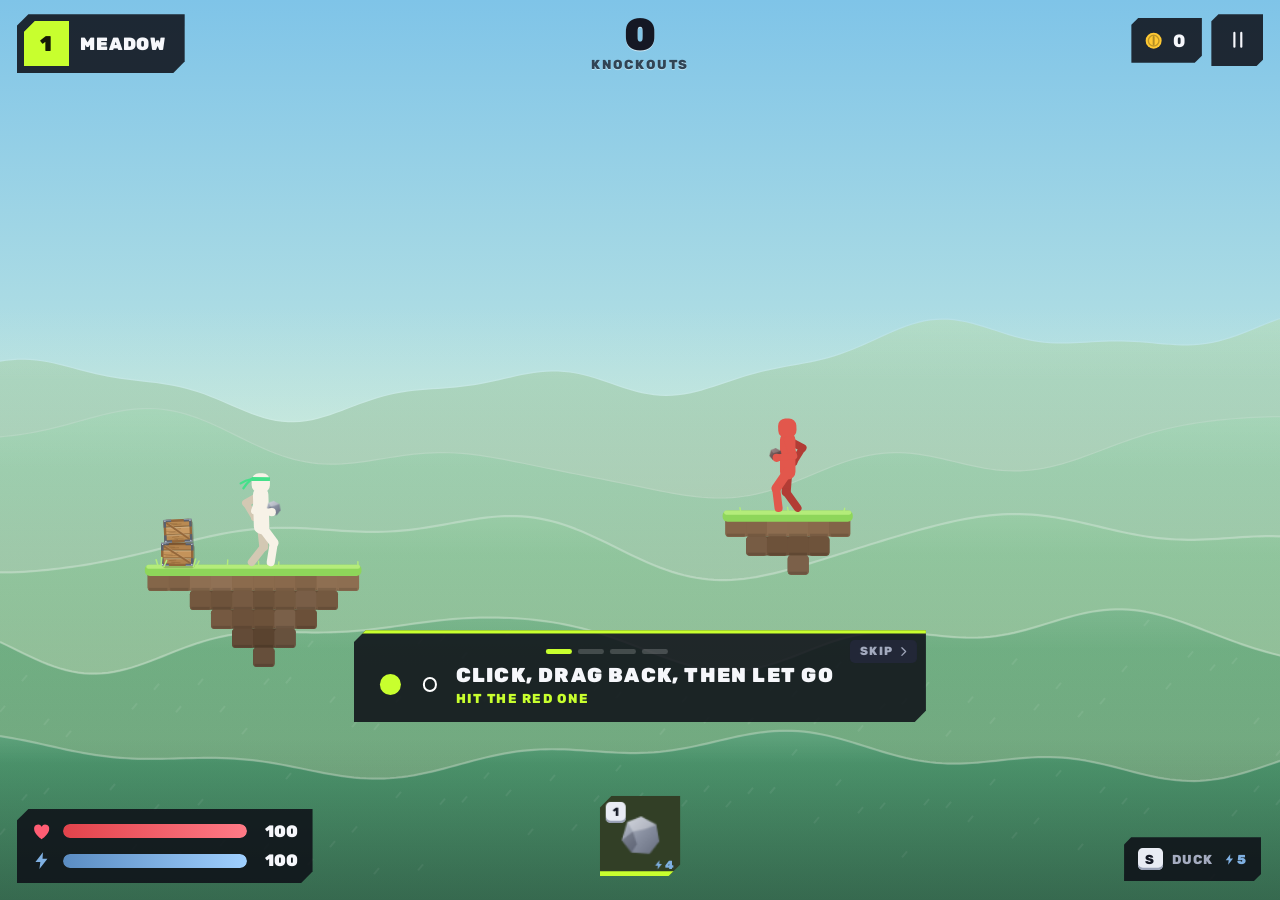
==== index.html @ 5ea0ee5c "Menu panel centred vertically with no sideways scrollbar; narrow desktop windows keep readable UI sc" ====
<!DOCTYPE html>
<html lang="en">
<head>
  <meta charset="utf-8">
  <meta name="viewport" content="width=device-width, initial-scale=1, maximum-scale=1, user-scalable=no, viewport-fit=cover">
  <meta name="theme-color" content="#0c0e15">
  <meta name="description" content="Rag Toss - a ragdoll throwing duel. Pull back, let go and fling rubber chickens, anvils, beehives and dozens of other things at an endless parade of ragdolls on floating islands.">
  <title>Rag Toss</title>
  <link rel="stylesheet" href="css/style.css?v=56">
  <script src="https://sdk.crazygames.com/crazygames-sdk-v3.js"></script>
</head>
<body>
  <canvas id="stage" aria-label="Game"></canvas>

  <!-- =============================== HUD =============================== -->
  <div id="hud" class="hidden">
    <div class="stage-chip" id="stageChip">
      <span class="chip-num" id="chipNum">1</span>
      <div class="chip-body">
        <b id="chipTitle">MEADOW</b>
      </div>
    </div>
    <div class="hud-mid" id="hudMid">
      <b id="hudKos">0</b>
      <span>KNOCKOUTS</span>
      <em id="hudBest" class="hidden"></em>
    </div>
    <div class="combo hidden" id="combo"><b id="comboNum">x2</b><span>STREAK</span><em id="comboBonus">+20% COINS</em><i class="pips" id="comboPips"></i></div>
    <div class="bounty hidden" id="bounty"></div>
    <div class="fever hidden" id="fever"><div class="fv-top"><b>FRENZY</b><span>FREE THROWS · DOUBLE COINS</span></div><div class="fv-track"><i id="feverFill"></i></div></div>
    <div class="fever stand hidden" id="stand"><div class="fv-top"><b>LAST STAND</b><span>LAND A HIT</span></div><div class="fv-track"><i id="standFill"></i></div></div>
    <div class="bossbar hidden" id="bossBar">
      <div class="boss-top"><span class="ic" data-icon="crown"></span><b id="bossName">BOSS</b></div>
      <div class="boss-track"><div class="boss-fill" id="bossFill"></div></div>
    </div>
    <div class="hud-right">
      <div class="pill" id="coinPill"><span class="ic coin" data-icon="coin"></span><b id="hudCoins">0</b></div>
      <button class="round" id="btnPause" aria-label="Pause"><span class="ic" data-icon="pause"></span></button>
    </div>

    <div class="banner hidden" id="banner"><b id="bannerText">STAGE 1</b><span id="bannerSub"></span></div>

    <div class="vitals" id="vitals">
      <div class="vital hp"><span class="ic" data-icon="heart"></span><div class="track"><i id="hpFill"></i></div><b id="hpNum">100</b></div>
      <div class="vital sta" id="staRow"><span class="ic" data-icon="bolt"></span><div class="track"><i id="staFill"></i></div><b id="staNum">100</b></div>
      <div class="perk-chips" id="perkRow"></div>
    </div>

    <div class="slots" id="slots"></div>

    <div class="duckhint" id="duckHint"><kbd id="duckKey">S</kbd><span>DUCK</span><em><span class="ic" data-icon="bolt"></span>5</em></div>
    <button class="tb tb-duck" id="btnDuck"><span class="ic" data-icon="duck"></span><small>DUCK</small></button>

    <div class="coach hidden" id="coach">
      <div class="tut-dots hidden" id="tutDots"></div>
      <div class="coach-row"><div class="coach-vis" id="coachVis"></div><div class="coach-txt"><p id="coachText"></p><small id="coachSub"></small></div></div>
      <button class="tut-skip hidden" id="tutSkip">SKIP<span class="ic" data-icon="next"></span></button>
    </div>
  </div>

  <!-- =============================== HOME =============================== -->
  <section id="home" class="screen">
    <div class="home-panel">
      <h1 class="title" aria-label="Rag Toss"><span class="t1" aria-hidden="true"><i style="--i:0">R</i><i style="--i:1">A</i><i style="--i:2">G</i></span><span class="t2" aria-hidden="true"><i>TOSS</i></span></h1>
      <div class="home-menu">
        <button class="btn primary big" id="btnPlay"><span class="ic" data-icon="play"></span><span class="bt"><b id="playTitle">PLAY</b><small id="playSub">HOW FAR CAN YOU GET?</small></span></button>
        <button class="btn small newrun hidden" id="btnNew"><span class="ic" data-icon="restart"></span><b>START A NEW RUN</b></button>
        <div class="btn-row duo">
          <button class="btn mode" id="btnShop"><span class="ic" data-icon="bag"></span><span class="bt"><b>STUFF</b><small id="shopSub">1 / 18 FOUND</small></span><i class="dot hidden" id="shopDot"></i></button>
          <button class="btn mode" id="btnUpgrades"><span class="ic" data-icon="up"></span><span class="bt"><b>UPGRADES</b><small id="upSub"></small></span><i class="dot hidden" id="upDot"></i></button>
        </div>
        <div class="btn-row duo">
          <button class="btn tile" id="btnMissions"><span class="ic" data-icon="scroll"></span><b>MISSIONS</b><i class="dot hidden" id="missionDot"></i></button>
          <button class="btn tile" id="btnRank"><span class="ic" data-icon="trophy"></span><b>RANK</b></button>
        </div>
      </div>
      <div class="home-bag">
        <div class="bag-head"><span>YOUR BAG</span><button class="btn small" id="btnBag"><b>CHANGE</b></button></div>
        <div class="bag-row" id="homeBag"></div>
      </div>
      <div class="rank-strip" id="rankStrip"></div>
    </div>
    <div class="corner tr">
      <div class="pill"><span class="ic" data-icon="skull"></span><b id="homeBest">BEST 0</b></div>
      <div class="pill"><span class="ic coin" data-icon="coin"></span><b class="coin-val">0</b></div>
      <button class="round" id="btnSettings" aria-label="Settings"><span class="ic" data-icon="gear"></span></button>
    </div>
    <div class="home-hint" id="homeHint"></div>
    <button class="legal home-legal" id="btnPrivacy">PRIVACY</button>
  </section>

  <!-- =============================== STUFF ============================== -->
  <section id="shop" class="screen hidden">
    <header class="bar">
      <button class="round" data-back aria-label="Back"><span class="ic" data-icon="back"></span></button>
      <nav class="seg" id="shopTabs"><button data-tab="items" class="active">THROWABLES</button><button data-tab="chars">CHARACTERS</button></nav>
      <div class="pill"><span class="ic coin" data-icon="coin"></span><b class="coin-val">0</b></div>
    </header>
    <div class="shop">
      <div class="shop-side card">
        <div class="shop-preview" id="shopPreview"></div>
        <div class="preview-info" id="shopInfo"></div>
      </div>
      <div class="shop-main">
        <div class="bag-edit card">
          <span class="bag-label">YOUR BAG</span>
          <div class="bag-row" id="shopBag"></div>
          <small id="bagHint"></small>
        </div>
        <div class="shop-grid card" id="shopGrid"></div>
      </div>
    </div>
  </section>

  <!-- ============================= UPGRADES ============================= -->
  <section id="upgrades" class="screen hidden">
    <header class="bar">
      <button class="round" data-back aria-label="Back"><span class="ic" data-icon="back"></span></button>
      <h2>UPGRADES</h2>
      <div class="pill"><span class="ic coin" data-icon="coin"></span><b class="coin-val">0</b></div>
    </header>
    <div class="up-list" id="upList"></div>
  </section>

  <!-- ============================= LOADOUT ============================= -->
  <section id="loadout" class="screen hidden">
    <header class="bar">
      <button class="round" data-back aria-label="Back"><span class="ic" data-icon="back"></span></button>
      <h2>LOADOUT</h2>
      <div class="pill"><span class="ic coin" data-icon="coin"></span><b class="coin-val">0</b></div>
    </header>
    <div class="lo" id="loRoot"></div>
  </section>

  <!-- ============================== PREVIEW ============================== -->
  <div id="preview" class="hidden">
    <div class="pvbar">
      <div class="pv-info"><div class="pv-head"><b id="pvName"></b><span class="tag" id="pvTag"></span></div><p id="pvDesc"></p></div>
      <div class="pv-btns"><button class="btn" id="pvAgain"><span class="ic" data-icon="restart"></span><b>THROW AGAIN</b></button><button class="btn primary" id="pvBack"><b>BACK</b></button></div>
    </div>
  </div>

  <div id="modal" class="modal hidden"><div class="sheet" id="sheet"></div></div>
  <div id="toasts"></div>
  <div id="turn" class="hidden" role="dialog" aria-label="Turn your phone">
    <div class="turn-box"><span class="ic turn-ic" data-icon="rotate"></span><h2>TURN YOUR PHONE</h2><p>RAG TOSS PLAYS SIDEWAYS</p><button class="btn" id="btnTurnAnyway"><b>PLAY ANYWAY</b></button></div>
  </div>

  <script src="js/util.js?v=3"></script>
  <script src="js/platform.js?v=3"></script>
  <script src="js/audio.js?v=9"></script>
  <script src="js/data.js?v=17"></script>
  <script src="js/progress.js?v=6"></script>
  <script src="js/items.js?v=12"></script>
  <script src="js/world.js?v=3"></script>
  <script src="js/ragdoll.js?v=13"></script>
  <script src="js/fx.js?v=6"></script>
  <script src="js/game.js?v=66"></script>
  <script src="js/icons.js?v=44"></script>
  <script src="js/ui.js?v=68"></script>
  <script src="js/main.js?v=62"></script>
</body>
</html>
---- css/style.css ----
/* =========================================================================
   Rag Toss UI: the Element Rag / Slo-Mo look. Flat ink panels with cut
   corners, one warm accent, solid high-contrast buttons, keycaps for
   controls. Rubik throughout.
   ========================================================================= */

@font-face { font-family: 'Rubik'; src: url('../assets/fonts/rubik.woff2') format('woff2'); font-weight: 300 900; font-display: swap; }

:root {
  --ink: #0c0e15;
  --ink-2: #161a25;
  --ink-3: #222737;
  --ink-4: #2e3447;
  --panel: rgba(13, 15, 23, 0.86);
  --line: rgba(255, 255, 255, 0.12);
  --text: #f6f7fb;
  --muted: #a4abbf;
  --acc: #c8ff2e;
  --acc-hi: #dcff70;
  --acc-ink: #141c00;
  --acc-rgb: 200, 255, 46;
  --acc-dim: #232b12;
  --blue: #7fb0e2;
  --red: #e2434b;
  --green: #45e08a;
  --gold: #ffc933;
  --font: 'Rubik', system-ui, -apple-system, 'Segoe UI', sans-serif;
  --safe-t: env(safe-area-inset-top, 0px);
  --safe-b: env(safe-area-inset-bottom, 0px);
  --safe-l: env(safe-area-inset-left, 0px);
  --safe-r: env(safe-area-inset-right, 0px);
  --cut-s: polygon(6px 0, 100% 0, 100% calc(100% - 6px), calc(100% - 6px) 100%, 0 100%, 0 6px);
  --cut-m: polygon(10px 0, 100% 0, 100% calc(100% - 10px), calc(100% - 10px) 100%, 0 100%, 0 10px);
  --cut-l: polygon(16px 0, 100% 0, 100% calc(100% - 16px), calc(100% - 16px) 100%, 0 100%, 0 16px);
  --ui: 1;
}

* { box-sizing: border-box; -webkit-tap-highlight-color: transparent; }
html, body { margin: 0; height: 100%; overflow: hidden; background: #7fc4e8; color: var(--text); font-family: var(--font); font-weight: 600; }
body { user-select: none; -webkit-user-select: none; touch-action: none; overscroll-behavior: none; }
canvas#stage { position: fixed; inset: 0; display: block; touch-action: none; }
body.playing canvas#stage { cursor: grab; }
body.playing canvas#stage:active { cursor: grabbing; }
button { font: inherit; color: inherit; border: 0; background: none; cursor: pointer; padding: 0; }
button:focus-visible { outline: 3px solid var(--acc); outline-offset: -3px; }
#hud button:focus, #hud button:focus-visible { outline: none; }   /* nothing in the HUD takes keyboard focus: the keys belong to the game */
b, h1, h2, h3, h4, p, em, u { margin: 0; font-weight: inherit; font-style: normal; text-decoration: none; }
.hidden { display: none !important; }
.ic { display: inline-flex; width: 1.2em; height: 1.2em; flex: none; }
.ic svg { width: 100%; height: 100%; display: block; }
.ic.coin { color: var(--gold); }

/* --------------------------------------------------------------- basics */
.btn {
  position: relative; display: inline-flex; flex-direction: column; align-items: center; justify-content: center; gap: 1px;
  min-height: 48px; padding: 8px 22px; max-width: 100%; clip-path: var(--cut-m);
  background: var(--ink-3); color: var(--text); box-shadow: inset 0 -3px 0 rgba(0, 0, 0, 0.28), inset 0 1px 0 rgba(255, 255, 255, 0.08);
  font-weight: 800; font-size: 16px; line-height: 1.1; letter-spacing: 0.04em; text-transform: uppercase;
  transition: background 0.12s, transform 0.08s, filter 0.12s;
}
.btn:hover { background: var(--ink-4); filter: drop-shadow(0 0 7px rgba(var(--acc-rgb), 0.3)); }
.btn:active { transform: translateY(1px) scale(0.98); }
.btn b { white-space: nowrap; display: inline-flex; align-items: center; gap: 6px; }
.btn small { font-weight: 600; font-size: 12px; letter-spacing: 0.03em; color: var(--muted); white-space: nowrap; }
.btn.primary { background: var(--acc); color: var(--acc-ink); }
.btn.primary:hover { background: var(--acc-hi); }
.btn.primary small { color: rgba(31, 17, 4, 0.72); }
.btn.big { min-height: 64px; font-size: 28px; flex-direction: row; gap: 14px; }
.btn.big .ic { width: 26px; height: 26px; }
.btn.big .bt { display: flex; flex-direction: column; align-items: flex-start; }
.btn.small { min-height: 34px; padding: 5px 14px; font-size: 12px; clip-path: var(--cut-s); }
/* outlined button: the outline is a second clipped layer, so it follows the slanted corners instead of being cut off by them */
.btn.danger { isolation: isolate; background: rgba(226, 67, 75, 0.5); color: #ff8a94; box-shadow: none; }
.btn.danger::before { content: ''; position: absolute; inset: 2px; z-index: -1; background: var(--ink); clip-path: polygon(8px 0, 100% 0, 100% calc(100% - 8px), calc(100% - 8px) 100%, 0 100%, 0 8px); transition: background 0.12s; }
.btn.danger:hover { filter: none; }
.btn.danger:hover::before { background: #2a141a; }
.btn[disabled] { opacity: 0.45; cursor: default; filter: none; }
.btn .ic { width: 20px; height: 20px; }
.btn.mode { flex-direction: row; gap: 10px; justify-content: flex-start; padding-left: 16px; }
.btn.mode .ic { color: var(--acc); }
.btn.mode .bt { display: flex; flex-direction: column; align-items: flex-start; }
.btn.tile { min-height: 54px; gap: 10px; flex-direction: row; justify-content: flex-start; padding-left: 18px; }
.btn.tile .ic { width: 22px; height: 22px; color: var(--acc); }
.btn .dot { position: absolute; top: 8px; right: 10px; width: 9px; height: 9px; border-radius: 50%; background: var(--green); box-shadow: 0 0 0 3px rgba(69, 224, 138, 0.25); }

.round { width: 44px; height: 44px; display: grid; place-items: center; flex: none; clip-path: var(--cut-s); background: var(--ink-3); color: var(--text); transition: background 0.12s; }
.round:hover { background: var(--ink-4); }
.round .ic { width: 20px; height: 20px; }

.pill { display: inline-flex; align-items: center; gap: 7px; height: 38px; padding: 0 14px 0 10px; clip-path: var(--cut-s); background: var(--panel); font-weight: 800; font-size: 15px; letter-spacing: 0.03em; white-space: nowrap; }
.pill .ic { width: 18px; height: 18px; }

.card { background: var(--panel); clip-path: var(--cut-l); }
kbd { display: inline-block; font-family: var(--font); font-weight: 800; font-size: 11px; line-height: 1; padding: 4px 6px; border-radius: 4px; background: #e9ecf4; color: #141824; box-shadow: inset 0 -2px 0 #9ba3b8; white-space: nowrap; }
kbd.big { font-size: 18px; padding: 9px 12px; border-radius: 6px; box-shadow: inset 0 -3px 0 #9ba3b8; }
.tag { font-size: 10px; font-weight: 900; letter-spacing: 0.06em; color: var(--acc-ink); background: var(--acc); padding: 2px 6px; border-radius: 3px; white-space: nowrap; }

@keyframes fade { from { opacity: 0; } to { opacity: 1; } }
@keyframes pop { from { opacity: 0; transform: translateY(10px) scale(0.97); } to { opacity: 1; transform: none; } }
@keyframes nudge { 0%, 100% { transform: none; } 50% { transform: translateY(-2px); } }
@keyframes comboPop { 0% { transform: scale(1.6); } 100% { transform: scale(1); } }
@keyframes slideUp { from { opacity: 0; transform: translateY(14px); } to { opacity: 1; transform: none; } }
@keyframes bump { 0% { transform: translateX(-50%) scale(1.25); } 100% { transform: translateX(-50%) scale(1); } }
@keyframes bannerIn { 0% { opacity: 0; transform: translateX(-50%) scale(1.3); } 12% { opacity: 1; transform: translateX(-50%) scale(1); } 82% { opacity: 1; } 100% { opacity: 0; transform: translateX(-50%) translateY(-10px); } }
@keyframes pulse { 0%, 100% { opacity: 1; } 50% { opacity: 0.45; } }

/* -------------------------------------------------------------- screens */
.screen { position: fixed; inset: 0; z-index: 10; overflow-y: auto; overflow-x: hidden; touch-action: pan-y; padding: calc(14px + var(--safe-t)) calc(16px + var(--safe-r)) calc(16px + var(--safe-b)) calc(16px + var(--safe-l)); animation: fade 0.2s ease; }
.screen:not(#home) { background: linear-gradient(180deg, rgba(10, 12, 18, 0.84), rgba(10, 12, 18, 0.95)); }
.bar { display: flex; align-items: center; gap: 12px; max-width: 1100px; margin: 0 auto 14px; }
.bar h2 { margin-right: auto; font-weight: 900; font-size: 24px; letter-spacing: 0.03em; }
.corner { position: absolute; top: calc(14px + var(--safe-t)); display: flex; align-items: center; gap: 8px; }
.corner.tr { right: calc(16px + var(--safe-r)); }
.screen > *, .modal .sheet, #toasts, #hud > *, #turn > div { zoom: var(--ui); }
/* upright phones: a see-through screen over everything asking to turn the phone */
#turn { position: fixed; inset: 0; z-index: 60; display: flex; align-items: center; justify-content: center; padding: 24px; background: rgba(6, 8, 12, 0.78); backdrop-filter: blur(3px); -webkit-backdrop-filter: blur(3px); animation: fade 0.2s ease; }
.turn-box { display: flex; flex-direction: column; align-items: center; gap: 10px; text-align: center; }
.turn-ic { width: 84px; height: 84px; color: var(--acc); animation: turnHint 2.4s ease-in-out infinite; }
@keyframes turnHint { 0%, 20% { transform: rotate(-90deg); } 50%, 85% { transform: rotate(0deg); } 100% { transform: rotate(-90deg); } }
#turn h2 { margin-top: 8px; font-size: 34px; font-weight: 900; letter-spacing: 0.02em; color: #fff; }
#turn p { font-weight: 800; font-size: 13px; letter-spacing: 0.12em; color: var(--muted); }
#turn .btn { margin-top: 26px; padding: 12px 26px; font-size: 14px; }

/* ----------------------------------------------------------------- home */
#home { overflow: hidden; pointer-events: none; }
#home > * { pointer-events: auto; }
.home-panel {
  position: absolute; left: 0; top: 0; bottom: 0; isolation: isolate;
  width: min(calc(450px + var(--safe-l)), 80vw);
  padding: calc(20px + var(--safe-t)) 34px calc(20px + var(--safe-b)) calc(36px + var(--safe-l));
  background: rgba(9, 11, 17, 0.97);
  display: flex; flex-direction: column; justify-content: center; gap: 16px; animation: fade 0.3s ease;
  overflow-x: hidden;                                               /* the logo's tilt and toss never give it a sideways scrollbar */
}
.home-panel::after {
  content: ''; position: absolute; top: 0; bottom: 0; left: 100%; width: clamp(160px, 22vw, 380px); pointer-events: none; z-index: -1;
  background: linear-gradient(90deg, rgba(9, 11, 17, 0.97) 0%, rgba(9, 11, 17, 0.8) 25%, rgba(9, 11, 17, 0.45) 55%, rgba(9, 11, 17, 0.15) 82%, rgba(9, 11, 17, 0) 100%);
}
.title { display: flex; align-items: flex-end; gap: 10px; line-height: 0.9; font-weight: 900; letter-spacing: -0.01em; }
.title .t1 { font-size: 76px; color: #fff; display: inline-flex; }
/* RAG drops in letter by letter, then hops each time TOSS lands */
.title .t1 i {
  display: inline-block; font-style: normal;
  animation: letterIn 0.6s cubic-bezier(0.2, 1.5, 0.4, 1) backwards, letterHop 6s ease-in-out infinite;
  animation-delay: calc(var(--i) * 80ms), calc(4.55s + var(--i) * 60ms);
}
.title .t2 {
  padding: 2px 22px 4px 20px; font-size: 70px; color: var(--acc-ink); background: var(--acc);
  clip-path: polygon(10px 0, calc(100% - 14px) 0, calc(100% - 2px) calc(100% - 10px), calc(100% - 10px) 100%, 14px 100%, 2px 10px);
  transform: rotate(-3deg) translateY(-2px);
  /* slides in, then every few seconds gets tossed up, spins once and lands with a squash */
  animation: tagIn 0.7s cubic-bezier(0.2, 1.3, 0.4, 1) 0.25s backwards, tagToss 6s ease-in-out 2s infinite;
}
.title .t2 i { display: inline-block; font-style: normal; transform: skewX(-8deg); }
@keyframes letterIn { from { opacity: 0; transform: translateY(-46px) rotate(-14deg); } to { opacity: 1; transform: none; } }
@keyframes letterHop { 0%, 8%, 100% { transform: none; } 3% { transform: translateY(-9px) rotate(-3deg); } }
@keyframes tagIn { from { opacity: 0; transform: translateX(70px) rotate(10deg); } to { opacity: 1; transform: rotate(-3deg) translateY(-2px); } }
@keyframes tagToss {
  0%, 100% { transform: rotate(-3deg) translateY(-2px); }
  6% { transform: rotate(-3deg) translateY(2px) scale(1.05, 0.9); }
  20% { transform: perspective(700px) rotate(-6deg) translateY(-34px) rotateX(-180deg) scale(1.03); }
  36% { transform: perspective(700px) rotate(-3deg) translateY(-2px) rotateX(-360deg); }
  40% { transform: rotate(-3deg) translateY(3px) scale(1.07, 0.88); }
  46% { transform: rotate(-3deg) translateY(-3px) scale(0.99, 1.02); }
  54% { transform: rotate(-3deg) translateY(-2px); }
}

.home-menu { display: flex; flex-direction: column; gap: 8px; }
.home-menu .btn.big { min-height: 72px; font-size: 32px; justify-content: flex-start; padding-left: 24px; text-align: left; }
.btn-row { display: flex; gap: 8px; }
.btn-row .btn { flex: 1; min-width: 0; padding: 8px 6px 8px 14px; font-size: 14px; min-height: 60px; }
.btn-row .btn.tile { min-height: 50px; }
.home-bag { display: flex; flex-direction: column; gap: 8px; }
.bag-head { display: flex; align-items: center; justify-content: space-between; font-weight: 800; font-size: 11px; letter-spacing: 0.12em; color: var(--muted); }
.bag-row { display: flex; gap: 8px; }
.slot { position: relative; width: 62px; height: 62px; display: grid; place-items: center; clip-path: var(--cut-s); background: var(--ink-3); transition: background 0.12s, transform 0.08s; }
.slot:hover { background: var(--ink-4); }
.slot:active { transform: scale(0.96); }
.slot.empty { background: rgba(255, 255, 255, 0.07); }
.slot .plus { font-weight: 900; font-size: 24px; color: rgba(255, 255, 255, 0.25); }
.slot kbd { position: absolute; left: 4px; top: 4px; font-size: 9px; padding: 3px 4px; }
.slot { isolation: isolate; }
.slot.sel { background: var(--acc); }
.slot.sel::before, .bag-row.swap .slot::before { content: ''; position: absolute; inset: 2px; z-index: -1; background: var(--acc-dim); clip-path: polygon(5px 0, 100% 0, 100% calc(100% - 5px), calc(100% - 5px) 100%, 0 100%, 0 5px); }
.bag-row.swap .slot { background: var(--acc); animation: pulse 1.1s ease-in-out infinite; }
.bag-row.swap .slot::before { background: var(--ink-3); }
.rank-strip { display: flex; flex-direction: column; gap: 6px; }
.rk-top { display: flex; justify-content: space-between; align-items: baseline; font-size: 11px; letter-spacing: 0.1em; }
.rk-top b { font-weight: 900; color: var(--acc); }
.rk-top span { font-weight: 700; color: var(--muted); }
.rk-track, .bar-track { height: 6px; border-radius: 3px; background: rgba(255, 255, 255, 0.1); overflow: hidden; }
.rk-track i, .bar-track i { display: block; height: 100%; background: var(--acc); border-radius: 3px; }
.bar-track.big { height: 10px; border-radius: 5px; }
.home-hint { position: absolute; right: calc(24px + var(--safe-r)); bottom: calc(20px + var(--safe-b)); display: flex; gap: 14px; flex-wrap: wrap; justify-content: flex-end; max-width: 50vw; font-weight: 800; font-size: 12px; color: #fff; letter-spacing: 0.05em; padding: 8px 12px; clip-path: var(--cut-s); background: rgba(13, 15, 23, 0.6); }
.home-hint span { display: inline-flex; gap: 5px; align-items: center; }

/* ----------------------------------------------------------------- shop */
.shop { max-width: 1100px; margin: 0 auto; display: grid; grid-template-columns: 300px 1fr; gap: 14px; align-items: start; }
.shop-side { padding: 14px; display: flex; flex-direction: column; gap: 12px; position: sticky; top: 0; }
.shop-preview { display: grid; place-items: center; aspect-ratio: 1.25; border-radius: 6px; background: radial-gradient(circle at 50% 40%, #39405a, #1a1e2c); }
.preview-info { display: flex; flex-direction: column; gap: 10px; }
.pv-head { display: flex; align-items: center; gap: 8px; flex-wrap: wrap; }
.pv-head b { font-weight: 900; font-size: 21px; letter-spacing: 0.03em; }
.preview-info p { font-weight: 600; font-size: 13px; color: #c9cfdf; line-height: 1.45; min-height: 3.6em; }
.stats { display: grid; grid-template-columns: auto 1fr; gap: 6px 10px; align-items: center; font-size: 10px; font-weight: 800; letter-spacing: 0.08em; color: var(--muted); }
.stats i { display: block; height: 6px; border-radius: 3px; background: rgba(255, 255, 255, 0.1); overflow: hidden; }
.stats i::after { content: ''; display: block; height: 100%; width: var(--v); background: var(--acc); }
.note { font-weight: 800; font-size: 11px; letter-spacing: 0.06em; color: var(--muted); padding: 12px; text-align: center; border-radius: 6px; background: var(--ink-2); }
.note.hi { color: var(--acc); animation: pulse 1.4s ease-in-out infinite; }
.shop-main { display: flex; flex-direction: column; gap: 12px; min-width: 0; }
.bag-edit { display: flex; align-items: center; gap: 14px; padding: 12px 16px; flex-wrap: wrap; }
.bag-label { font-weight: 900; font-size: 12px; letter-spacing: 0.12em; color: var(--muted); }
.bag-edit small { font-weight: 800; font-size: 11px; letter-spacing: 0.06em; color: var(--muted); }
.shop-grid { padding: 14px; display: grid; grid-template-columns: repeat(auto-fill, minmax(118px, 1fr)); gap: 8px; }
.item { position: relative; display: flex; flex-direction: column; align-items: center; gap: 4px; padding: 14px 6px 12px; clip-path: var(--cut-m); background: var(--ink-3); transition: background 0.12s; isolation: isolate; }
.shop-grid.intro .item { animation: slideUp 0.22s ease backwards; }
.item .bagtag { position: absolute; top: 6px; right: 8px; min-width: 18px; height: 18px; display: grid; place-items: center; border-radius: 4px; background: var(--acc); color: var(--acc-ink); font-style: normal; font-weight: 900; font-size: 11px; }
.item.inbag:not(.sel) { background: var(--acc-dim); }
.item:hover { background: var(--ink-4); }
.item.sel { background: var(--acc); }
.item.sel::before { content: ''; position: absolute; inset: 2px; z-index: -1; background: var(--acc-dim); clip-path: polygon(9px 0, 100% 0, 100% calc(100% - 9px), calc(100% - 9px) 100%, 0 100%, 0 9px); }
.item.locked canvas { filter: saturate(0.5) brightness(0.8); }
.item b { font-weight: 800; font-size: 12px; letter-spacing: 0.02em; text-transform: uppercase; text-align: center; line-height: 1.15; }
.item small { display: inline-flex; gap: 4px; align-items: center; font-weight: 800; font-size: 12px; color: var(--gold); }
.item small .ic { width: 13px; height: 13px; }
.item small.own { color: var(--green); font-size: 10px; letter-spacing: 0.06em; }
.item small.eq { color: var(--acc); font-size: 10px; letter-spacing: 0.06em; }
.item small.poor { color: var(--muted); }
.item small.poor .ic { color: var(--muted); }

/* ------------------------------------------------------------- upgrades */
.up-list { max-width: 820px; margin: 0 auto; display: grid; grid-template-columns: 1fr 1fr; gap: 10px; }
.up { display: flex; align-items: center; gap: 12px; padding: 12px 14px; }
.up-list.intro .up { animation: slideUp 0.22s ease backwards; }
.up-ic { width: 44px; height: 44px; display: grid; place-items: center; flex: none; border-radius: 50%; color: var(--acc); box-shadow: inset 0 0 0 1.5px rgba(var(--acc-rgb), 0.45); }
.up-ic .ic { width: 24px; height: 24px; }
.up-body { flex: 1; min-width: 0; display: flex; flex-direction: column; gap: 4px; }
.up-body b { font-weight: 900; font-size: 15px; letter-spacing: 0.04em; }
.up-body span { font-weight: 700; font-size: 11px; letter-spacing: 0.05em; color: var(--muted); }
.up-pips { display: flex; gap: 3px; }
.up-pips i { flex: 1; max-width: 18px; height: 5px; border-radius: 2px; background: rgba(255, 255, 255, 0.14); }
.up-pips i.on { background: var(--acc); }
.up .btn { min-width: 118px; min-height: 46px; padding: 6px 10px; font-size: 15px; }
.up .btn small { font-size: 9px; letter-spacing: 0.05em; }
.up .btn .ic { width: 16px; height: 16px; }
.up-max { min-width: 118px; text-align: center; font-weight: 900; font-size: 14px; letter-spacing: 0.1em; color: var(--green); }

/* ------------------------------------------------------------------ hud */
#hud { position: fixed; inset: 0; z-index: 5; pointer-events: none; }
body.result-open #hud { display: none; }
#hud button { pointer-events: auto; }
.stage-chip { position: absolute; top: calc(12px + var(--safe-t)); left: calc(14px + var(--safe-l)); display: flex; align-items: center; gap: 10px; padding: 6px 16px 6px 6px; clip-path: var(--cut-m); background: var(--panel); }
.chip-num { display: grid; place-items: center; min-width: 38px; height: 38px; padding: 0 6px; background: linear-gradient(135deg, transparent 6px, var(--acc) 6.8px); /* slanted corner as a gradient, not a clip-path: it renders the same at every zoom */ color: var(--acc-ink); font-weight: 900; font-size: 18px; }
.chip-body b { display: block; font-weight: 900; font-size: 15px; letter-spacing: 0.04em; white-space: nowrap; }
.chip-sub { display: flex; align-items: center; gap: 6px; margin-top: 3px; }
.dots { display: flex; gap: 3px; }
.dots i { width: 12px; height: 5px; border-radius: 2px; background: rgba(255, 255, 255, 0.18); }
.dots i.done { background: var(--green); }
.dots i.cur { background: var(--acc); }
.boss-ic { width: 14px; height: 14px; color: rgba(255, 255, 255, 0.25); }
.boss-ic.on { color: var(--red); animation: pulse 0.8s ease-in-out infinite; }
.hud-mid { position: absolute; top: calc(10px + var(--safe-t)); left: 50%; transform: translateX(-50%); display: flex; flex-direction: column; align-items: center; color: #151824; text-shadow: 0 1px 0 rgba(255, 255, 255, 0.6); }
.hud-mid.bump { animation: bump 0.25s ease; }
.hud-mid b { font-weight: 900; font-size: 38px; line-height: 1; letter-spacing: 0.02em; }
.hud-mid span { font-weight: 800; font-size: 11px; letter-spacing: 0.14em; opacity: 0.75; }
body.dark-sky .hud-mid { color: #fff; text-shadow: 0 1px 0 rgba(0, 0, 0, 0.6); }
.hud-right { position: absolute; top: calc(12px + var(--safe-t)); right: calc(14px + var(--safe-r)); display: flex; gap: 8px; align-items: center; }
.hud-right .round { background: var(--panel); }
.combo { position: absolute; top: calc(90px + var(--safe-t)); left: 50%; transform: translateX(-50%); display: flex; align-items: baseline; gap: 7px; padding: 5px 14px; clip-path: var(--cut-s); background: var(--panel); white-space: nowrap; }
.hud-mid em { font-style: normal; font-weight: 900; font-size: 10px; letter-spacing: 0.14em; margin-top: 3px; padding: 2px 8px; border-radius: 3px; background: rgba(12, 14, 21, 0.55); color: #fff; text-shadow: none; }
.hud-mid em.near { background: var(--acc); color: var(--acc-ink); animation: nearPulse 0.7s ease-in-out infinite alternate; }
.hud-mid em.beat { background: var(--gold); color: #2a1c00; }
@keyframes nearPulse { from { transform: scale(1); } to { transform: scale(1.1); } }
.combo .pips { display: inline-flex; gap: 3px; margin-left: 4px; align-self: center; }
.combo .pips u { width: 7px; height: 7px; border-radius: 50%; background: rgba(255, 255, 255, 0.16); transition: background 0.15s, transform 0.15s; }
.combo .pips u.on { background: var(--acc); transform: scale(1.15); }
body.frenzy .combo { box-shadow: none; background: #3a2208; }
#coinPill.ping { animation: pillPing 0.16s ease; }
@keyframes pillPing { 0% { transform: scale(1.14); filter: brightness(1.5); } 100% { transform: scale(1); filter: none; } }
.bounty { position: absolute; top: calc(66px + var(--safe-t)); left: calc(14px + var(--safe-l)); width: 226px; display: flex; flex-direction: column; gap: 3px; padding: 7px 12px 9px; clip-path: var(--cut-s); background: var(--panel); animation: pop 0.25s ease; }
.bounty small { font-weight: 800; font-size: 9px; letter-spacing: 0.18em; color: var(--gold); }
.bounty b { font-weight: 900; font-size: 12px; letter-spacing: 0.05em; line-height: 1.2; }
.bo-row { display: flex; align-items: center; gap: 8px; margin-top: 2px; }
.bo-track { flex: 1; height: 5px; border-radius: 3px; background: rgba(255, 255, 255, 0.12); overflow: hidden; }
.bo-track i { display: block; height: 100%; background: var(--gold); border-radius: 3px; transition: width 0.2s; }
.bo-row span { font-weight: 800; font-size: 10px; color: var(--muted); }
.bo-row em { font-style: normal; font-weight: 900; font-size: 11px; color: var(--gold); }
.bounty.done { background: #3a3008; } .bounty.done b { color: var(--gold); }
.fever { position: absolute; left: 50%; bottom: calc(104px + var(--safe-b)); transform: translateX(-50%); width: min(360px, 60vw); padding: 10px 22px 12px; clip-path: var(--cut-s); background: #3a2208; animation: pop 0.25s ease; }
.fv-top { display: flex; align-items: baseline; justify-content: space-between; gap: 10px; margin-bottom: 5px; }
.fv-top b { font-weight: 900; font-size: 17px; letter-spacing: 0.1em; color: #ff9a3c; }
.fv-top span { font-weight: 800; font-size: 9.5px; letter-spacing: 0.14em; color: #ffd9a0; white-space: nowrap; }
.fv-track { height: 6px; border-radius: 3px; background: rgba(255, 255, 255, 0.14); overflow: hidden; }
.fv-track i { display: block; height: 100%; background: #ff9a3c; transform-origin: 0 50%; border-radius: 3px; }
.fever.stand { background: #3a0d14; bottom: calc(160px + var(--safe-b)); }
.fever.stand b { color: #ff8a94; } .fever.stand span { color: #ffc6cb; } .fever.stand .fv-track i { background: #ff5d73; }
.tease { align-self: center; padding: 6px 14px; border-radius: 4px; background: var(--acc-dim); font-weight: 900; font-size: 11.5px; letter-spacing: 0.1em; color: var(--acc); text-align: center; animation: pop 0.3s ease 0.35s backwards; }
.rk-top b i, .mastery b i { font-style: normal; color: var(--gold); letter-spacing: 0.05em; margin-left: 4px; }
.mastery { display: flex; flex-direction: column; gap: 6px; margin: 2px 0 4px; }
.mastery .rk-track i, .mast .rk-track i { background: var(--gold); }
.combo b { font-weight: 900; font-size: 22px; color: var(--acc); animation: comboPop 0.2s ease; display: inline-block; }
.combo span { font-weight: 800; font-size: 11px; letter-spacing: 0.1em; color: var(--muted); }
.combo em { font-weight: 800; font-size: 11px; letter-spacing: 0.06em; color: var(--gold); }
.bossbar { position: absolute; top: calc(132px + var(--safe-t)); left: 50%; transform: translateX(-50%); width: min(460px, 60vw); padding: 8px 14px 10px; clip-path: var(--cut-m); background: var(--panel); animation: pop 0.25s ease; }
.boss-top { display: flex; align-items: center; gap: 8px; margin-bottom: 6px; }
.boss-top .ic { width: 18px; height: 18px; color: var(--gold); }
.boss-top b { font-weight: 900; font-size: 15px; letter-spacing: 0.06em; }
.boss-track { height: 10px; border-radius: 5px; background: rgba(255, 255, 255, 0.12); overflow: hidden; }
.boss-fill { height: 100%; background: linear-gradient(90deg, #e2434b, #ff8a5c); transform-origin: left; transition: transform 0.15s; }
.banner { position: absolute; top: 27%; left: 50%; transform: translateX(-50%); display: flex; flex-direction: column; align-items: center; gap: 2px; padding: 12px 36px 14px; clip-path: var(--cut-l); background: var(--panel); animation: bannerIn 2.2s ease forwards; white-space: nowrap; }
.banner b { font-weight: 900; font-size: 34px; letter-spacing: 0.06em; }
.banner span { font-weight: 800; font-size: 12px; letter-spacing: 0.16em; color: var(--acc); }
.banner.boss b { color: #ff8a94; }

.vitals { position: absolute; left: calc(14px + var(--safe-l)); bottom: calc(14px + var(--safe-b)); display: flex; flex-direction: column; gap: 7px; padding: 10px 12px; clip-path: var(--cut-m); background: var(--panel); min-width: 250px; }
.vital { display: flex; align-items: center; gap: 9px; }
.vital .ic { width: 18px; height: 18px; }
.vital.hp .ic { color: #ff5d73; }
.vital.sta .ic { color: var(--blue); }
.vital .track { position: relative; flex: 1; height: 12px; border-radius: 6px; background: rgba(255, 255, 255, 0.12); overflow: hidden; }
.vital .track i { position: absolute; inset: 0; transform-origin: left; border-radius: 6px; }
.vital.hp .track i { background: linear-gradient(90deg, #e2434b, #ff7a86); }
.vital.sta .track i { background: linear-gradient(90deg, #5a8cc2, #9fd0ff); }
.vital b { width: 34px; text-align: right; font-weight: 900; font-size: 14px; }
.vitals.low .vital.hp { animation: pulse 0.6s ease-in-out infinite; }
.vital.sta.short .track i { background: #7a8296; }
.vital.sta.flash { animation: pulse 0.16s linear 3; }
.vital.sta.flash .track { box-shadow: 0 0 0 2px #ff8a94; }
.perk-chips { display: flex; gap: 4px; flex-wrap: wrap; max-width: 250px; }
.perk-chips:empty { display: none; }
.perk-chips span { position: relative; display: grid; place-items: center; width: 24px; height: 24px; border-radius: 6px; color: var(--acc); box-shadow: inset 0 0 0 1px rgba(var(--acc-rgb), 0.4); }
.perk-chips span svg { width: 15px; height: 15px; }
.perk-chips span b { position: absolute; right: -3px; bottom: -4px; font-weight: 900; font-size: 9px; color: #fff; background: var(--ink); border-radius: 3px; padding: 0 3px; }

.slots { position: absolute; left: 50%; bottom: calc(14px + var(--safe-b)); transform: translateX(-50%); display: flex; gap: 8px; align-items: flex-end; }
.hslot { position: relative; width: 68px; height: 68px; display: grid; place-items: center; clip-path: var(--cut-m); background: var(--panel); transition: transform 0.1s, background 0.1s; }
.hslot canvas { transition: transform 0.1s; opacity: 0.75; }
.hslot.active { background: var(--acc-dim); transform: translateY(-6px); box-shadow: inset 0 -4px 0 var(--acc); }
.hslot.active canvas { opacity: 1; transform: scale(1.1); }
.hslot kbd { position: absolute; left: 5px; top: 5px; font-size: 10px; }
.hslot small { position: absolute; right: 5px; bottom: 4px; display: inline-flex; align-items: center; gap: 1px; font-weight: 900; font-size: 10px; color: var(--blue); }
.hslot small .ic { width: 10px; height: 10px; }
.hslot.bonus { background: #2c2440; }
.hslot.bonus.active { background: #43306a; box-shadow: inset 0 -4px 0 #b98cff; }
.hslot.bonus b { position: absolute; right: 6px; top: 5px; font-weight: 900; font-size: 13px; color: #fff; }
.hslot.bonus small { color: #d9c4ff; }

.duckhint em { display: inline-flex; align-items: center; gap: 1px; color: var(--blue); font-weight: 900; }
.duckhint em .ic { width: 11px; height: 11px; }
.duckhint { position: absolute; right: calc(16px + var(--safe-r)); bottom: calc(16px + var(--safe-b)); display: flex; align-items: center; gap: 8px; padding: 9px 12px; clip-path: var(--cut-s); background: var(--panel); font-weight: 800; font-size: 11px; letter-spacing: 0.08em; color: var(--muted); }
.tb { display: none; }
body.touch .duckhint, body.touch kbd { display: none; }
body.touch .tb-duck {
  display: flex; position: absolute; right: calc(22px + var(--safe-r)); bottom: calc(22px + var(--safe-b)); width: 84px; height: 84px; border-radius: 50%;
  flex-direction: column; align-items: center; justify-content: center; gap: 2px; background: rgba(20, 23, 31, 0.74); border: 1.5px solid rgba(255, 255, 255, 0.2); color: #fff;
}
.tb .ic { width: 30px; height: 30px; }
.tb small { font-weight: 800; font-size: 9px; letter-spacing: 0.12em; }
.tb.on { background: var(--acc); border-color: var(--acc); color: var(--acc-ink); transform: scale(0.94); }
body.touch .vitals { min-width: 190px; }
body.touch .slots { bottom: calc(10px + var(--safe-b)); }

.coach { position: absolute; left: 50%; top: auto; bottom: calc(150px + var(--safe-b)); transform: translateX(-50%); display: flex; flex-direction: column; align-items: center; gap: 8px; padding: 12px 22px 14px; clip-path: var(--cut-m); background: var(--panel); box-shadow: inset 0 3px 0 var(--acc); animation: pop 0.25s ease; white-space: nowrap; }
.coach-row { display: flex; align-items: center; gap: 14px; }
.coach-txt { display: flex; flex-direction: column; gap: 3px; }
.coach p { font-weight: 900; font-size: 17px; letter-spacing: 0.06em; }
.coach small { font-weight: 800; font-size: 11px; letter-spacing: 0.1em; color: var(--acc); }
.coach small:empty { display: none; }
.coach-vis { display: flex; gap: 5px; align-items: center; }
.coach-vis:empty { display: none; }
.tut-dots { display: flex; gap: 5px; }
.tut-dots i { width: 22px; height: 4px; border-radius: 2px; background: rgba(255, 255, 255, 0.18); }
.tut-dots i.done { background: var(--green); }
.tut-dots i.cur { background: var(--acc); }
.tut-skip { position: absolute; right: 8px; top: 8px; display: inline-flex; align-items: center; gap: 3px; padding: 4px 6px 4px 9px; border-radius: 4px; background: var(--ink-3); font-weight: 800; font-size: 10px; letter-spacing: 0.1em; color: var(--muted); pointer-events: auto; }
.tut-skip:hover { color: var(--text); background: var(--ink-4); }
.tut-skip .ic { width: 11px; height: 11px; }
.coach:has(.tut-skip:not(.hidden)) { padding-top: 16px; padding-right: 78px; padding-left: 22px; }
.pull { position: relative; width: 50px; height: 26px; }
.pull i { position: absolute; right: 2px; top: 7px; width: 12px; height: 12px; border-radius: 50%; border: 2px solid #fff; }
.pull u { position: absolute; top: 4px; width: 18px; height: 18px; border-radius: 50%; background: var(--acc); animation: pullDemo 1.5s ease-in-out infinite; }
@keyframes pullDemo { 0% { right: 0; opacity: 0; } 15% { right: 0; opacity: 1; } 65% { right: 32px; opacity: 1; } 80% { right: 32px; opacity: 0; } 100% { right: 0; opacity: 0; } }

/* ---------------------------------------------------------------- modal */
.modal { position: fixed; inset: 0; z-index: 30; display: flex; align-items: center; justify-content: center; padding: calc(10px + var(--safe-t)) 10px calc(10px + var(--safe-b)); background: rgba(6, 8, 12, 0.6); animation: fade 0.16s ease; }
.sheet { position: relative; width: min(480px, 100%); max-height: calc((100dvh - 20px - var(--safe-t) - var(--safe-b)) / var(--ui)); overflow-y: auto; overscroll-behavior: contain; touch-action: pan-y; padding: 22px 24px; clip-path: var(--cut-l); background: #121620; box-shadow: inset 0 3px 0 var(--acc); display: flex; flex-direction: column; gap: 14px; animation: pop 0.2s ease; }
.sheet.perks { width: min(920px, 100%); }
.sheet h2 { font-weight: 900; font-size: 30px; letter-spacing: 0.04em; text-align: center; }
.sheet h2.win { color: var(--acc); }
.sheet h2.lose { color: #ff8a94; }
.sheet .sub { text-align: center; font-weight: 800; font-size: 11px; letter-spacing: 0.1em; color: var(--muted); margin-top: -8px; }
.sheet .actions { display: grid; grid-template-columns: 1fr 1fr; gap: 8px; }
.sheet .actions .wide { grid-column: 1 / -1; }
.sheet .actions .btn { flex-direction: row; gap: 8px; }
.toggles { display: grid; grid-template-columns: repeat(3, 1fr); gap: 8px; }
.tog { display: flex; flex-direction: column; align-items: center; gap: 6px; padding: 12px 6px; border-radius: 6px; background: var(--ink-2); color: var(--muted); font-weight: 800; font-size: 11px; letter-spacing: 0.08em; transition: background 0.12s, color 0.12s; }
.set-label { font-weight: 800; font-size: 10px; letter-spacing: 0.16em; color: var(--muted); margin-bottom: -6px; }
.swatches { display: flex; gap: 8px; flex-wrap: wrap; }
.sw { width: 40px; height: 40px; border-radius: 50%; background: var(--s); box-shadow: inset 0 0 0 3px var(--ink); transition: transform 0.1s; }
.sw:hover { transform: scale(1.08); }
.sw.on { box-shadow: inset 0 0 0 3px var(--ink), 0 0 0 3px var(--s); }
.tog .ic { width: 22px; height: 22px; }
.tog.on { background: var(--acc-dim); color: var(--acc); box-shadow: inset 0 0 0 2px rgba(var(--acc-rgb), 0.5); }
.chips { display: flex; flex-wrap: wrap; gap: 6px; justify-content: center; }
.chip { display: inline-flex; align-items: center; gap: 5px; padding: 5px 9px; border-radius: 5px; background: var(--ink-2); font-weight: 800; font-size: 10px; letter-spacing: 0.06em; }
.chip .ic { width: 13px; height: 13px; color: var(--acc); }
.res-grid { display: grid; grid-template-columns: repeat(4, 1fr); gap: 6px; }
.res-grid div { display: flex; flex-direction: column; align-items: center; gap: 2px; padding: 10px 4px; background: var(--ink-2); border-radius: 6px; }
.res-grid b { font-weight: 900; font-size: 20px; }
.res-grid small { font-weight: 800; font-size: 9px; letter-spacing: 0.08em; color: var(--muted); text-align: center; }
.res-score { display: flex; align-items: center; justify-content: space-between; padding: 10px 18px; background: var(--ink-2); border-radius: 6px; }
.res-score b { font-weight: 900; font-size: 44px; line-height: 1; }
.res-score span { font-weight: 800; font-size: 12px; color: var(--muted); letter-spacing: 0.1em; display: flex; flex-direction: column; gap: 4px; }
.res-score .new { color: var(--acc-ink); background: var(--acc); padding: 2px 6px; border-radius: 3px; font-size: 10px; align-self: flex-start; animation: pulse 0.9s ease-in-out infinite; }
.coins-gain { display: flex; align-items: center; justify-content: center; gap: 8px; font-weight: 900; font-size: 26px; color: var(--gold); }
.coins-gain .ic { width: 24px; height: 24px; }
.rankup { display: flex; align-items: center; gap: 8px; padding: 10px 14px; border-radius: 6px; background: var(--acc-dim); font-weight: 900; font-size: 13px; letter-spacing: 0.05em; color: var(--acc); animation: pop 0.3s ease 0.2s backwards; }
.rankup span { margin-left: auto; color: var(--gold); }
.rank-strip.in-sheet { padding: 0 2px; }
.goal { display: flex; align-items: center; gap: 12px; padding: 8px 14px 8px 8px; border-radius: 6px; background: var(--ink-2); cursor: pointer; transition: background 0.12s; }
.goal:hover { background: var(--ink-3); }
.goal-ic { width: 52px; height: 52px; display: grid; place-items: center; border-radius: 6px; background: var(--ink-3); flex: none; }
.goal-body { flex: 1; display: flex; flex-direction: column; gap: 4px; min-width: 0; }
.goal-body small { font-weight: 800; font-size: 9px; letter-spacing: 0.12em; color: var(--muted); }
.goal-body b { font-weight: 900; font-size: 14px; letter-spacing: 0.04em; }
.goal > span { font-weight: 900; font-size: 11px; letter-spacing: 0.06em; color: var(--muted); white-space: nowrap; }
.goal.ready { box-shadow: inset 0 0 0 2px var(--green); }
.goal.ready > span { color: var(--acc-ink); background: var(--green); padding: 6px 10px; border-radius: 4px; }
.goal.ready .bar-track i { background: var(--green); }

.mis { display: flex; align-items: center; gap: 12px; padding: 10px 12px; border-radius: 6px; background: var(--ink-2); }
.mis-body { flex: 1; display: flex; flex-direction: column; gap: 5px; min-width: 0; }
.mis-body b { font-weight: 900; font-size: 13px; letter-spacing: 0.04em; }
.mis-body span { font-weight: 700; font-size: 10px; letter-spacing: 0.08em; color: var(--muted); }
.mis.done { box-shadow: inset 0 0 0 2px rgba(var(--acc-rgb), 0.6); }
.mis.claimed { opacity: 0.5; }
.mis-got { width: 34px; height: 34px; display: grid; place-items: center; color: var(--green); }
.mis .btn .ic { width: 14px; height: 14px; }
.mis.bonus { background: #1d2231; }
.rk-list { display: flex; flex-direction: column; gap: 3px; max-height: 210px; overflow-y: auto; }
.rk { display: grid; grid-template-columns: 1fr auto 64px; gap: 10px; align-items: center; padding: 7px 12px; border-radius: 5px; background: var(--ink-2); font-size: 11px; letter-spacing: 0.05em; color: var(--muted); }
.rk b { font-weight: 900; }
.rk small { display: inline-flex; align-items: center; justify-content: flex-end; gap: 4px; font-weight: 800; color: var(--gold); }
.rk small .ic { width: 12px; height: 12px; }
.rk.done { color: var(--text); opacity: 0.6; }
.rk.cur { color: var(--acc-ink); background: var(--acc); }
.rk.cur small { color: var(--acc-ink); }
/* ---- perk picker: flat, quiet, one accent colour per card ---- */
.pk-head { display: flex; flex-direction: column; align-items: center; gap: 4px; }
.pk-head small { font-weight: 800; font-size: 11px; letter-spacing: 0.22em; color: var(--muted); }
.sheet.perks h2 { font-size: 40px; letter-spacing: 0.06em; }
.sheet.perks { background: #10131c; padding: 26px 28px 20px; gap: 16px; }
.sheet.perks .sub { margin-top: 2px; }
.perk-row { display: grid; grid-template-columns: repeat(3, 1fr); gap: 12px; }
.perk {
  position: relative; display: flex; flex-direction: column; align-items: center; gap: 8px; padding: 28px 18px 16px; min-height: 290px; text-align: center; border-radius: 12px;
  background: #171b27; box-shadow: inset 0 0 0 1px rgba(255, 255, 255, 0.07);
  transition: transform 0.16s ease, box-shadow 0.16s ease, background 0.16s, opacity 0.3s, filter 0.3s;
  animation: perkIn 0.45s cubic-bezier(0.2, 1, 0.3, 1) backwards; animation-delay: calc(var(--i) * 90ms + 60ms);
}
.perk::before { content: ''; position: absolute; left: 18px; right: 18px; top: 0; height: 2px; border-radius: 0 0 2px 2px; background: var(--c); opacity: 0.85; }
.perk:hover, .perk:focus-visible { transform: translateY(-6px); outline: none; background: #1b2030; box-shadow: inset 0 0 0 1px var(--c), 0 14px 28px rgba(0, 0, 0, 0.4); }
.perk:active { transform: translateY(-2px); }
.pk-kind { position: absolute; top: 14px; left: 16px; font-weight: 800; font-size: 10px; letter-spacing: 0.18em; color: var(--c); }
.pk-key { position: absolute; top: 12px; right: 14px; }
.pk-badge { position: relative; width: 84px; height: 84px; display: grid; place-items: center; margin: 22px 0 10px; }
.pk-glow { display: none; }
.pk-ic { width: 84px; height: 84px; display: grid; place-items: center; border-radius: 50%; color: var(--c); box-shadow: inset 0 0 0 1px color-mix(in srgb, var(--c) 45%, transparent); background: none; transition: background 0.2s, box-shadow 0.2s, transform 0.2s; }
.pk-ic svg { width: 54px; height: 54px; }
.perk:hover .pk-ic { background: color-mix(in srgb, var(--c) 16%, transparent); box-shadow: inset 0 0 0 2px var(--c); transform: scale(1.05); }
.pk-type { font-weight: 800; font-size: 9.5px; letter-spacing: 0.2em; margin-top: -4px; }
/* ---- rarity: the rarer the card, the more is going on in it ---- */
.perk { overflow: hidden; }
.pk-kind i { font-style: normal; margin-left: 6px; letter-spacing: 0.08em; font-size: 8px; opacity: 0.9; }
.perk.rar-common .pk-kind { color: var(--muted); }
.perk.rar-common::before { left: 0; right: 0; height: 3px; background: linear-gradient(90deg, transparent, rgba(174, 182, 201, 0.7), transparent); opacity: 1; }
.pk-orn { position: absolute; inset: 0; pointer-events: none; display: none; }
.pk-orn u { position: absolute; width: 14px; height: 14px; border: 0 solid var(--c); opacity: 0.8; }
.pk-orn u:nth-child(1) { left: 8px; bottom: 8px; border-width: 0 0 2px 2px; border-bottom-left-radius: 5px; }
.pk-orn u:nth-child(2) { right: 8px; bottom: 8px; border-width: 0 2px 2px 0; border-bottom-right-radius: 5px; }
.pk-orn u:nth-child(3), .pk-orn u:nth-child(4) { display: none; }
.perk.rar-rare, .perk.rar-epic, .perk.rar-legendary { overflow: hidden; }
.perk.rar-rare .pk-orn, .perk.rar-epic .pk-orn, .perk.rar-legendary .pk-orn { display: block; }
.perk .pk-glow { position: absolute; inset: -22px; border-radius: 50%; display: none; pointer-events: none; }
.perk::after { content: ''; position: absolute; top: 0; bottom: 0; left: -60%; width: 40%; pointer-events: none; display: none; background: linear-gradient(100deg, transparent, rgba(255, 255, 255, 0.13), transparent); transform: skewX(-18deg); }

/* rare: cool blue, a soft halo behind the icon */
.perk.rar-rare { background: linear-gradient(180deg, #1a2740 0%, #131b2d 60%, #111826 100%); box-shadow: inset 0 0 0 1px rgba(79, 168, 255, 0.4); }
.perk.rar-rare::before { height: 3px; background: linear-gradient(90deg, transparent, var(--c), transparent); left: 0; right: 0; opacity: 1; }
.perk.rar-rare .pk-glow { display: block; background: radial-gradient(circle, rgba(79, 168, 255, 0.3), transparent 62%); }
.perk.rar-rare .pk-ic { background: radial-gradient(circle at 50% 30%, rgba(79, 168, 255, 0.22), rgba(79, 168, 255, 0.04)); box-shadow: inset 0 0 0 1.5px rgba(79, 168, 255, 0.8); }
.perk.rar-rare .pk-kind { background: rgba(79, 168, 255, 0.16); padding: 3px 8px; border-radius: 4px; top: 12px; left: 12px; }

/* epic: violet, a slow ring that turns around the icon, a sheen that sweeps the card */
.perk.rar-epic { background: radial-gradient(120% 80% at 50% 0%, #34245c 0%, #1d1736 55%, #16122b 100%); box-shadow: inset 0 0 0 1px rgba(185, 140, 255, 0.55), 0 0 22px rgba(150, 100, 255, 0.16); }
.perk.rar-epic::before { height: 3px; background: linear-gradient(90deg, #6a3fe0, var(--c), #ff7ad9); left: 0; right: 0; opacity: 1; }
.perk.rar-epic::after { display: block; animation: sheen 3.6s ease-in-out infinite; }
.perk.rar-epic .pk-glow { display: block; inset: -8px; background: conic-gradient(from 0deg, rgba(185, 140, 255, 0), rgba(185, 140, 255, 0.95), rgba(255, 122, 217, 0.5), rgba(185, 140, 255, 0)); -webkit-mask: radial-gradient(circle, transparent 54%, #000 56%, #000 61%, transparent 63%); mask: radial-gradient(circle, transparent 54%, #000 56%, #000 61%, transparent 63%); animation: spin 4s linear infinite; }
.perk.rar-epic .pk-ic { background: radial-gradient(circle at 50% 30%, rgba(185, 140, 255, 0.3), rgba(185, 140, 255, 0.06)); box-shadow: inset 0 0 0 1px rgba(185, 140, 255, 0.5), 0 0 24px rgba(160, 110, 255, 0.35); }
.perk.rar-epic .pk-kind { background: rgba(185, 140, 255, 0.2); padding: 3px 8px; border-radius: 4px; top: 12px; left: 12px; }
.perk.rar-epic .pk-name { text-shadow: 0 0 14px rgba(185, 140, 255, 0.55); }

/* legendary: gold, rays turning behind the icon, drifting sparks, a bright sheen */
.perk.rar-legendary { background: radial-gradient(120% 85% at 50% 0%, #5a4210 0%, #2b210c 52%, #1d170a 100%); box-shadow: inset 0 0 0 1.5px rgba(255, 214, 90, 0.85), 0 0 34px rgba(255, 201, 51, 0.28), 0 0 70px rgba(255, 170, 40, 0.12); }
.perk.rar-legendary::before { height: 4px; background: linear-gradient(90deg, #ff9a3c, #ffe14d, #fff6c2, #ffe14d, #ff9a3c); left: 0; right: 0; opacity: 1; }
.perk.rar-legendary::after { display: block; animation: sheen 2.6s ease-in-out infinite; background: linear-gradient(100deg, transparent, rgba(255, 244, 190, 0.22), transparent); }
/* the rays live on the card itself, behind everything, and reach every corner */
.perk { isolation: isolate; }
.perk.rar-legendary .pk-glow { display: none; }
.perk.rar-legendary .pk-orn::before { content: ''; position: absolute; left: 50%; top: 88px; width: 620px; height: 620px; margin: -310px 0 0 -310px; z-index: -1; pointer-events: none;
  background: repeating-conic-gradient(from 0deg, transparent 0deg, rgba(255, 214, 90, 0.2) 3deg, rgba(255, 214, 90, 0.2) 5deg, transparent 8deg, transparent 24deg);
  -webkit-mask: radial-gradient(circle, #000 12%, rgba(0, 0, 0, 0.7) 42%, rgba(0, 0, 0, 0.35) 62%, transparent 80%); mask: radial-gradient(circle, #000 12%, rgba(0, 0, 0, 0.7) 42%, rgba(0, 0, 0, 0.35) 62%, transparent 80%);
  filter: blur(0.5px); opacity: 0.45; animation: spin 16s linear infinite; }   /* the rays stay a soft hint behind the icon */
.perk.rar-legendary .pk-ic { background: radial-gradient(circle at 50% 30%, rgba(255, 214, 90, 0.4), rgba(255, 170, 40, 0.1)), #2a200b; box-shadow: inset 0 0 0 2px #ffd65a, 0 0 28px rgba(255, 201, 51, 0.55); animation: legPulse 1.8s ease-in-out infinite; }
.perk.rar-legendary .pk-name { color: #fff3c4; text-shadow: 0 0 16px rgba(255, 201, 51, 0.7); }
.perk.rar-legendary .pk-kind { background: linear-gradient(90deg, rgba(255, 154, 60, 0.35), rgba(255, 225, 77, 0.3)); color: #ffe9a0; padding: 3px 8px; border-radius: 4px; top: 12px; left: 12px; }
.perk.rar-legendary .pk-text { color: #e6d6a6; }
.perk.rar-legendary .pk-orn u { opacity: 1; filter: drop-shadow(0 0 4px var(--c)); }
.perk.rar-legendary .pk-orn u:nth-child(3), .perk.rar-legendary .pk-orn u:nth-child(4) { display: block; left: auto; bottom: auto; }
.perk.rar-legendary .pk-orn u:nth-child(3) { left: 8px; top: 38px; border-width: 2px 0 0 2px; border-top-left-radius: 5px; }
.perk.rar-legendary .pk-orn u:nth-child(4) { right: 8px; top: 38px; border-width: 2px 2px 0 0; border-top-right-radius: 5px; }
.perk.rar-rare:hover, .perk.rar-epic:hover, .perk.rar-legendary:hover { box-shadow: inset 0 0 0 2px var(--c), 0 16px 34px rgba(0, 0, 0, 0.45), 0 0 34px color-mix(in srgb, var(--c) 35%, transparent); }
@keyframes spin { to { transform: rotate(360deg); } }
@keyframes sheen { 0%, 55% { left: -60%; } 100% { left: 130%; } }
@keyframes legPulse { 0%, 100% { box-shadow: inset 0 0 0 2px #ffd65a, 0 0 22px rgba(255, 201, 51, 0.45); } 50% { box-shadow: inset 0 0 0 2px #fff0a0, 0 0 40px rgba(255, 201, 51, 0.8); } }
.pk-name { font-weight: 800; font-size: 18px; letter-spacing: 0.06em; line-height: 1.1; }
.pk-text { font-weight: 600; font-size: 13.5px; line-height: 1.45; color: #aeb6c9; min-height: 3.8em; max-width: 210px; }
.pk-stack { margin-top: auto; display: inline-flex; align-items: center; gap: 8px; padding: 0; font-weight: 800; font-size: 11px; letter-spacing: 0.14em; }
.pk-stack span { color: var(--muted); } .pk-stack i { font-style: normal; color: var(--muted); } .pk-stack b { color: var(--c); }
.pk-stack.new b { color: var(--c); }
.pk-foot { display: flex; align-items: center; justify-content: space-between; gap: 12px; flex-wrap: wrap; font-weight: 800; font-size: 11px; letter-spacing: 0.14em; color: var(--muted); }
.pk-owned { display: flex; align-items: center; gap: 6px; flex-wrap: wrap; }
.pk-owned em { font-style: normal; margin-right: 4px; }
.pk-own { position: relative; width: 28px; height: 28px; display: grid; place-items: center; border-radius: 7px; color: var(--muted); box-shadow: inset 0 0 0 1px rgba(255, 255, 255, 0.1); }
.pk-own svg { width: 18px; height: 18px; }
.pk-own b { position: absolute; right: -4px; bottom: -5px; font-size: 9px; font-weight: 900; color: #fff; background: #0c0e15; border-radius: 4px; padding: 0 3px; }
.sheet.picked .perk:not(.chosen) { opacity: 0.12; transform: scale(0.94); pointer-events: none; }
.sheet.picked .perk.chosen { transform: translateY(-6px) scale(1.04); box-shadow: inset 0 0 0 2px var(--c), 0 0 30px color-mix(in srgb, var(--c) 40%, transparent); }
@keyframes perkIn { from { opacity: 0; transform: translateY(26px); } to { opacity: 1; transform: none; } }
@keyframes pkGlow { 0%, 100% { opacity: 0.7; transform: scale(0.94); } 50% { opacity: 1; transform: scale(1.06); } }
@keyframes perkPick { 0% { filter: brightness(1.6); } 100% { filter: none; } }
.chip .ic svg { width: 100%; height: 100%; }
.btn.newrun { min-height: 36px; margin-top: -2px; flex-direction: row; gap: 8px; font-size: 12px; color: var(--muted); background: transparent; box-shadow: inset 0 0 0 2px rgba(255, 255, 255, 0.12); }
.btn.newrun:hover { color: var(--text); background: rgba(255, 255, 255, 0.06); }

#toasts { position: fixed; top: calc(118px + var(--safe-t)); left: 50%; transform: translateX(-50%); z-index: 40; display: flex; flex-direction: column; gap: 6px; align-items: center; pointer-events: none; max-width: 92vw; }
.toast { display: flex; align-items: center; gap: 8px; padding: 10px 18px; clip-path: var(--cut-s); background: var(--panel); font-weight: 800; font-size: 13px; letter-spacing: 0.03em; animation: pop 0.2s ease; width: max-content; max-width: min(560px, 88vw); line-height: 1.3; }
.toast .ic { width: 18px; height: 18px; color: var(--acc); }
.toast.out { opacity: 0; transition: opacity 0.4s; }
body.playing #toasts { top: auto; bottom: calc(94px + var(--safe-b)); }      /* just above the hotbar, clear of the action */
body.result-open #toasts { top: calc(8px + var(--safe-t)); bottom: auto; }
body.playing:has(#coach:not(.hidden)) #toasts { top: calc(80px + var(--safe-t)); bottom: auto; }   /* tutorial tips own the bottom */
/* phones: up in the top bar's row in landscape; in portrait the logo fills the top, so near the bottom */
@media (max-height: 520px) { body:not(.playing):not(.result-open) #toasts { top: calc(12px + var(--safe-t)); } }
@media (max-width: 600px) and (min-height: 521px) { body:not(.playing):not(.result-open) #toasts { top: auto; bottom: calc(40px + var(--safe-b)); } }

/* the sideways hint is a small banner: it never stops anyone playing */

/* -------------------------------------------------------- small screens */
@media (max-width: 900px), (max-height: 520px) {
  .shop { grid-template-columns: 220px 1fr; }
  .up-list { grid-template-columns: 1fr; }
  .perk-row { gap: 8px; }
  .perk { padding: 26px 8px 12px; min-height: 0; }
  .pk-badge { width: 76px; height: 76px; margin: 10px 0 8px; } .pk-ic { width: 68px; height: 68px; } .pk-ic svg { width: 44px; height: 44px; }
  .pk-name { font-size: 15px; } .pk-text { font-size: 12px; min-height: 0; } .sheet.perks h2 { font-size: 32px; }
  .title .t1 { font-size: 56px; } .title .t2 { font-size: 52px; }
  .home-panel { gap: 10px; justify-content: safe center; overflow-y: auto; }   /* centred, but still scrolls from the top if it ever runs out of room */
  .home-hint { display: none; }
}
@media (max-width: 640px) {
  .shop { grid-template-columns: 1fr; }
  .shop-side { position: static; }
  .shop-preview { aspect-ratio: 2.4; }
  .hud-mid span, .stage-chip .chip-body b { display: none; }
  .bounty { top: calc(54px + var(--safe-t)); width: 190px; }
}
/* landscape phones: a narrower menu panel so more of the scene shows; text stays the same size */
@media (max-height: 520px) and (min-width: 521px) {
  .home-panel { width: min(calc(370px + var(--safe-l)), 60vw); padding: calc(14px + var(--safe-t)) 22px calc(14px + var(--safe-b)) calc(24px + var(--safe-l)); gap: 10px; }
  .home-panel::after { width: clamp(90px, 14vw, 200px); }
  .title .t1 { font-size: 50px; } .title .t2 { font-size: 46px; padding: 2px 16px 3px 14px; }
  .home-menu .btn.big { min-height: 62px; font-size: 28px; padding-left: 18px; }
  .btn-row .btn { min-height: 52px; padding: 6px 4px 6px 10px; } .btn-row .btn.tile { min-height: 44px; }
  .slot { width: 52px; height: 52px; }
}
/* upright phones: the menu becomes a compact sheet along the bottom, the scene shows above it */
@media (max-width: 600px) and (min-height: 521px) {
  .home-panel { top: auto; width: 100%; padding: 16px 18px calc(16px + var(--safe-b)); gap: 10px; justify-content: flex-end; overflow: visible; }
  .home-panel::after { left: 0; right: 0; top: auto; bottom: 100%; width: auto; height: 140px; background: linear-gradient(0deg, rgba(9, 11, 17, 0.97), rgba(9, 11, 17, 0)); }
  .title { justify-content: center; } .title .t1 { font-size: 46px; } .title .t2 { font-size: 42px; padding: 2px 14px 3px 12px; }
  .home-menu .btn.big { min-height: 60px; font-size: 26px; }
  .btn-row .btn { min-height: 50px; } .btn-row .btn.tile { min-height: 42px; }
  .slot { width: 52px; height: 52px; }
  #home .home-legal { top: calc(18px + var(--safe-t)); bottom: auto; }
  body:not(.playing):not(.result-open) #toasts { bottom: auto !important; top: calc(70px + var(--safe-t)) !important; }
}
@media (prefers-reduced-motion: reduce) { * { animation-duration: 0.01ms !important; } }

/* ---- stuff screen tabs and the character cards ---- */
.seg { flex: 1; display: flex; gap: 4px; padding: 4px; border-radius: 10px; background: var(--panel); max-width: 420px; margin-right: auto; }
.seg button { flex: 1; padding: 10px 14px; border-radius: 7px; font-weight: 900; font-size: 13px; letter-spacing: 0.08em; color: var(--muted); transition: background 0.12s, color 0.12s; }
.seg button:hover { color: var(--text); background: rgba(255, 255, 255, 0.06); }
.seg button.active { background: var(--acc); color: var(--acc-ink); }
#shop.chars .bag-edit { display: none; }
.item.char { padding-top: 8px; }
.item.char canvas { margin-bottom: 2px; }

.legal { display: block; text-align: center; font-weight: 800; font-size: 10px; letter-spacing: 0.16em; color: var(--muted); text-decoration: none; padding: 8px 0 2px; }
.legal:hover { color: var(--acc); }
.home-legal { position: absolute; left: calc(14px + var(--safe-l)); bottom: calc(10px + var(--safe-b)); padding: 4px 6px; }

/* ============================================================== sliders */
.sl { --p: 0.5; --c: var(--acc); position: relative; height: 30px; margin: 0 0 2px; cursor: pointer; touch-action: pan-y; user-select: none; -webkit-user-select: none; outline: none; -webkit-tap-highlight-color: transparent; }
.sl-track { position: absolute; left: 11px; right: 11px; top: 0; bottom: 0; }
.sl-rail { position: absolute; left: -2px; right: -2px; top: 50%; height: 14px; transform: translateY(-50%); border-radius: 8px; background: linear-gradient(180deg, rgba(0, 0, 0, 0.5), rgba(255, 255, 255, 0.05)); box-shadow: inset 0 2px 5px rgba(0, 0, 0, 0.65), 0 1px 0 rgba(255, 255, 255, 0.07), 0 0 0 1px rgba(255, 255, 255, 0.04); overflow: hidden; }
.sl-fill { position: absolute; left: 0; top: 0; bottom: 0; width: calc(var(--p) * (100% - 4px) + 4px); border-radius: 8px; background: linear-gradient(180deg, color-mix(in srgb, var(--c) 82%, #fff) 0%, var(--c) 45%, color-mix(in srgb, var(--c) 62%, #000) 100%); box-shadow: 0 0 16px color-mix(in srgb, var(--c) 60%, transparent); }
.sl-fill::after { content: ''; position: absolute; left: 6px; right: 6px; top: 2px; height: 3px; border-radius: 2px; background: rgba(255, 255, 255, 0.35); }
.sl.held .sl-fill, .sl:focus-visible .sl-fill { box-shadow: 0 0 22px color-mix(in srgb, var(--c) 85%, transparent); }
.sl-ticks { position: absolute; left: 0; right: 0; bottom: 5px; height: 4px; pointer-events: none; }
.sl-ticks i { position: absolute; width: 4px; height: 4px; margin-left: -2px; border-radius: 50%; background: rgba(255, 255, 255, 0.2); transition: background 0.15s, transform 0.15s; }
.sl-ticks i.lit { background: var(--c); transform: scale(1.25); }
.sl-thumb { position: absolute; left: calc(var(--p) * 100%); top: 50%; width: 0; height: 0; }
.sl-knob { position: absolute; left: -10px; top: -10px; width: 20px; height: 20px; border-radius: 50%; background: radial-gradient(circle at 36% 28%, #ffffff 0%, #f0f3fa 52%, #c6cddd 100%);
  box-shadow: 0 0 0 3px var(--c), 0 0 0 5px rgba(255, 255, 255, 0.06), 0 4px 9px rgba(0, 0, 0, 0.55), 0 0 14px color-mix(in srgb, var(--c) 55%, transparent);
  transition: transform 0.16s cubic-bezier(0.3, 1.7, 0.5, 1), box-shadow 0.16s; }
.sl-knob::after { content: ''; position: absolute; left: 50%; top: 50%; width: 6px; height: 6px; margin: -3px 0 0 -3px; border-radius: 50%; background: var(--c); opacity: 0.85; }
.sl:hover .sl-knob { transform: scale(1.1); }
.sl.held .sl-knob { transform: scale(1.22); box-shadow: 0 0 0 4px var(--c), 0 0 0 12px color-mix(in srgb, var(--c) 26%, transparent), 0 8px 16px rgba(0, 0, 0, 0.6), 0 0 28px color-mix(in srgb, var(--c) 80%, transparent); }
.sl:focus-visible .sl-knob { box-shadow: 0 0 0 4px var(--c), 0 0 0 10px rgba(255, 255, 255, 0.3), 0 6px 12px rgba(0, 0, 0, 0.55); }
.sl.pop .sl-knob::after { animation: slPop 0.22s ease; }
@keyframes slPop { 0% { transform: scale(1.9); opacity: 1; } 100% { transform: scale(1); opacity: 0.85; } }
.sl-val { position: absolute; left: 0; top: -40px; transform: translate(-50%, 6px) scale(0.85); min-width: 40px; padding: 4px 9px; border-radius: 9px; background: var(--c); color: #10131c; font-weight: 900; font-size: 11px; letter-spacing: 0.04em; text-align: center; white-space: nowrap; opacity: 0; pointer-events: none; transition: opacity 0.15s, transform 0.15s cubic-bezier(0.3, 1.6, 0.5, 1); box-shadow: 0 5px 12px rgba(0, 0, 0, 0.45); }
.sl-val::after { content: ''; position: absolute; left: 50%; bottom: -4px; width: 9px; height: 9px; background: inherit; transform: translateX(-50%) rotate(45deg); border-radius: 2px; }
.sl:hover .sl-val, .sl.held .sl-val, .sl:focus-visible .sl-val { opacity: 1; transform: translate(-50%, 0) scale(1); }
.set-label + .sl { margin-top: -2px; }
.sl-ticks { display: none; }
/* phones (not tablets): thinner volume rails */
@media (max-height: 520px), (max-width: 600px) {
  .sl { height: 24px; }
  .sl-rail { height: 8px; }
  .sl-fill::after { display: none; }
  .sl-knob { left: -8px; top: -8px; width: 16px; height: 16px; }
  .sl-knob::after { width: 5px; height: 5px; margin: -2.5px 0 0 -2.5px; }
}
/* scrollbars in the theme colour */
* { scrollbar-width: thin; scrollbar-color: var(--acc) rgba(255, 255, 255, 0.06); }
::-webkit-scrollbar { width: 8px; height: 8px; }
::-webkit-scrollbar-track { background: rgba(255, 255, 255, 0.06); border-radius: 4px; }
::-webkit-scrollbar-thumb { background: var(--acc); border-radius: 4px; }
::-webkit-scrollbar-thumb:hover { background: var(--acc-hi); }
::-webkit-scrollbar-corner { background: transparent; }
.sw.sm { width: 30px; height: 30px; }
.sw.rainbow { --s: #fff; background: conic-gradient(#ff3b3b, #ffb13b, #f4ff3b, #3bff6a, #3bffe6, #3b7bff, #a63bff, #ff3bd8, #ff3b3b); }
.band { display: flex; flex-direction: column; gap: 10px; margin-top: 6px; padding-top: 12px; border-top: 1px solid var(--line); }
.band .swatches { gap: 7px; }

/* ============================================================== loadout */
.lo { max-width: 1100px; margin: 0 auto; display: grid; grid-template-columns: 360px 1fr; gap: 14px; align-items: start; }
.lo-side { padding: 16px; display: flex; flex-direction: column; gap: 12px; position: sticky; top: 0; }
.lo-main { padding: 16px; display: flex; flex-direction: column; gap: 12px; min-width: 0; }
.lo-label { display: flex; align-items: baseline; justify-content: space-between; gap: 10px; }
.lo-label b { font-weight: 900; font-size: 13px; letter-spacing: 0.14em; }
.lo-label span { font-weight: 800; font-size: 10px; letter-spacing: 0.12em; color: var(--acc); }
.lo-slots { display: grid; grid-template-columns: repeat(3, 1fr); gap: 8px; }
.lo-slot { position: relative; isolation: isolate; display: flex; flex-direction: column; align-items: center; justify-content: center; gap: 3px; padding: 22px 4px 10px; min-height: 142px; clip-path: var(--cut-m); background: var(--ink-3); transition: background 0.14s, transform 0.14s; }
.lo-slot:hover { background: var(--ink-4); }
.lo-slot.sel { background: var(--acc); }
.lo-slot.sel::before { content: ''; position: absolute; inset: 2px; z-index: -1; background: var(--acc-dim); clip-path: polygon(8px 0, 100% 0, 100% calc(100% - 8px), calc(100% - 8px) 100%, 0 100%, 0 8px); }
.lo-slot.landed { animation: landed 0.42s cubic-bezier(0.3, 1.5, 0.5, 1); }
@keyframes landed { 0% { transform: scale(0.88); filter: brightness(1.8); } 100% { transform: none; filter: none; } }
.lo-slot kbd { position: absolute; left: 6px; top: 6px; font-size: 10px; }
.lo-slot b { font-weight: 800; font-size: 11px; letter-spacing: 0.03em; text-transform: uppercase; text-align: center; line-height: 1.1; }
.lo-slot small { display: inline-flex; flex-direction: column; align-items: center; gap: 1px; font-weight: 800; font-size: 10px; color: var(--blue); }
.lo-slot small .ic { width: 10px; height: 10px; display: inline-block; vertical-align: -1px; margin-right: 2px; }
.lo-slot small em { font-style: normal; color: var(--gold); letter-spacing: 0.04em; font-size: 8px; }
.lo-slot small em u { text-decoration: none; opacity: 0.25; }
.lo-slot.empty { background: rgba(255, 255, 255, 0.06); }
.lo-slot.empty small { color: var(--muted); font-size: 8.5px; letter-spacing: 0.08em; }
.lo-plus { font-weight: 900; font-size: 34px; line-height: 1; color: rgba(255, 255, 255, 0.28); }
.lo-slot.sel .lo-plus { color: var(--acc); }
.lo-x { position: absolute; right: 5px; top: 5px; width: 22px; height: 22px; display: grid; place-items: center; border-radius: 50%; background: rgba(0, 0, 0, 0.35); color: var(--muted); opacity: 0; transition: opacity 0.12s, background 0.12s; }
.lo-x .ic { width: 11px; height: 11px; }
.lo-slot:hover .lo-x, .lo-slot.sel .lo-x { opacity: 1; }
.lo-x:hover { background: var(--red); color: #fff; }
body.touch .lo-x { opacity: 1; }
.lo-help { font-weight: 700; font-size: 11.5px; line-height: 1.5; color: var(--muted); letter-spacing: 0.02em; }
.lo-help b { color: var(--acc); }
.lo-detail { display: flex; gap: 12px; align-items: center; padding: 10px; border-radius: 10px; background: radial-gradient(circle at 20% 40%, #343b53, #1a1e2c); }
.lo-big { flex: none; display: grid; place-items: center; width: 96px; height: 96px; }
.lo-info { min-width: 0; display: flex; flex-direction: column; gap: 4px; }
.lo-info p { font-weight: 600; font-size: 12px; line-height: 1.4; color: #c9cfdf; }
.lo-stats .meter { height: 8px; border-radius: 4px; background: rgba(255, 255, 255, 0.09); box-shadow: inset 0 1px 2px rgba(0, 0, 0, 0.5); overflow: visible; position: relative; }
.lo-stats .meter::after { content: ''; position: absolute; left: 0; top: 0; height: 100%; width: var(--v); border-radius: 4px; background: linear-gradient(90deg, rgba(var(--acc-rgb), 0.7), var(--acc)); box-shadow: 0 0 10px rgba(var(--acc-rgb), 0.5); transition: width 0.3s ease; }
.lo-grid { display: grid; grid-template-columns: repeat(auto-fill, minmax(104px, 1fr)); gap: 8px; }
.lo-item { position: relative; isolation: isolate; display: flex; flex-direction: column; align-items: center; gap: 3px; padding: 12px 4px 10px; clip-path: var(--cut-m); background: var(--ink-3); transition: background 0.12s; }
.lo-item:hover { background: var(--ink-4); }
.lo-item b { font-weight: 800; font-size: 11px; letter-spacing: 0.02em; text-transform: uppercase; text-align: center; line-height: 1.1; }
.lo-item small { display: inline-flex; gap: 3px; align-items: center; font-weight: 800; font-size: 10px; color: var(--gold); min-height: 12px; }
.lo-item small .ic { width: 11px; height: 11px; }
.lo-item small.eq { color: var(--acc); font-size: 9px; letter-spacing: 0.06em; }
.lo-item small.poor { color: var(--muted); }
.lo-item.inbag { background: var(--acc-dim); }
.lo-item.look { background: var(--ink-4); }
.lo-item.here { background: var(--acc); }
.lo-item.here::before { content: ''; position: absolute; inset: 2px; z-index: -1; background: var(--acc-dim); clip-path: polygon(8px 0, 100% 0, 100% calc(100% - 8px), calc(100% - 8px) 100%, 0 100%, 0 8px); }
.lo-item.locked canvas { filter: saturate(0.4) brightness(0.7); }
.lo-item.locked b { color: var(--muted); }
.lo-item .bagtag { position: absolute; top: 6px; right: 7px; min-width: 18px; height: 18px; display: grid; place-items: center; border-radius: 5px; background: var(--acc); color: var(--acc-ink); font-style: normal; font-weight: 900; font-size: 11px; }
@media (max-width: 860px) { .lo { grid-template-columns: 1fr; } .lo-side { position: static; } }

.lo-side .actions { display: block; }
.lo-side .actions .btn { width: 100%; }

.sw.locked { background: #20263a; box-shadow: inset 0 0 0 3px var(--ink); color: rgba(255, 255, 255, 0.35); display: grid; place-items: center; }
.sw.locked .ic { width: 13px; height: 13px; }
.sw.prism { background: conic-gradient(#ff3b3b, #ffb13b, #f4ff3b, #3bff6a, #3bffe6, #3b7bff, #a63bff, #ff3bd8, #ff3b3b); animation: spin 8s linear infinite; }
.sw.prism.on { animation: none; }
.sw.prism.locked { animation: none; background: #20263a; }
.band-note { font-weight: 800; font-size: 10px; letter-spacing: 0.08em; line-height: 1.5; color: var(--muted); }
.band-note b { color: var(--acc); }

/* ============================================================== preview */
.pvbtn { margin-top: 2px; }
.pvbtn .ic { width: 16px; height: 16px; }
#preview { position: fixed; left: 0; right: 0; bottom: 0; z-index: 12; display: flex; justify-content: center; padding: 0 calc(16px + var(--safe-r)) calc(16px + var(--safe-b)) calc(16px + var(--safe-l)); pointer-events: none; }
#preview .pvbar { pointer-events: auto; zoom: var(--ui); width: min(760px, 100%); display: flex; align-items: center; gap: 16px; padding: 14px 18px; background: var(--panel); clip-path: var(--cut-l); animation: slideUp 0.3s ease backwards; }
#preview .pv-info { flex: 1; min-width: 0; display: flex; flex-direction: column; gap: 4px; }
#preview .pv-info p { font-weight: 600; font-size: 13px; line-height: 1.4; color: #c9cfdf; }
#preview .pv-btns { display: flex; gap: 8px; flex: none; }
@media (max-width: 700px) { #preview .pvbar { flex-direction: column; align-items: stretch; } #preview .pv-btns .btn { flex: 1; } }


.lo-slot small .lo-cost { display: inline-flex; align-items: center; gap: 3px; }
.lo-slot small .lo-cost .ic { margin: 0; }

.sheet.privacy { width: min(560px, 100%); }
.policy { max-height: min(52vh, 420px); overflow-y: auto; padding-right: 6px; display: flex; flex-direction: column; gap: 8px; text-align: left; }
.policy p { font-weight: 600; font-size: 13px; line-height: 1.55; color: #c3c9db; }
.policy h3 { margin-top: 6px; font-weight: 900; font-size: 11px; letter-spacing: 0.14em; color: var(--acc); }
.policy b { color: #fff; }

/* results: the AGAIN row stays in reach at the bottom of the sheet on short screens */
.sheet.results .actions { position: sticky; bottom: -22px; z-index: 2; margin: 0 -24px -22px; padding: 14px 24px 22px; background: linear-gradient(180deg, rgba(18, 22, 32, 0), #121620 30%); }
/* loadout on short landscape screens: keep two columns so the throwables are on screen without scrolling */
@media (max-width: 860px) and (orientation: landscape) {
  .lo { grid-template-columns: 300px 1fr; }
  .lo-side { position: sticky; }
  .lo-slot { min-height: 104px; padding-top: 18px; }
  .lo-detail { padding: 6px; } .lo-big { width: 64px; height: 64px; } .lo-big canvas { width: 64px !important; height: 64px !important; }
  .lo-help { display: none; }
}

/* a boss fight: the boss bar sits high, right under the knockout count, and the streak rides in its header */
body.boss-on .bossbar { top: calc(64px + var(--safe-t)); padding: 6px 12px 8px; }
body.boss-on .boss-top { margin-bottom: 4px; }
body.boss-on .boss-top b { font-size: 13px; }
body.boss-on .boss-track { height: 8px; }
.combo.inbar { position: static; transform: none; margin-left: auto; padding: 0; background: none; clip-path: none; gap: 5px; }
.combo.inbar b { font-size: 16px; }
.combo.inbar span, .combo.inbar em { display: none; }
.combo.inbar .pips u { width: 5px; height: 5px; }
/* tablets: the knockout counter with its BEST tag is taller than the gap the streak and boss bar leave, so both sit lower */
@media (min-height: 521px) and (min-width: 601px) {
  body.touch .combo { top: calc(100px + var(--safe-t)); }
  body.touch .bossbar { top: calc(142px + var(--safe-t)); }
  body.touch.boss-on .bossbar { top: calc(100px + var(--safe-t)); }
}
@media (max-height: 520px) { body.boss-on .bossbar { top: calc(56px + var(--safe-t)); width: min(400px, 40vw); } body.boss-on .hud-mid span { display: none; } }
body.on-cg .home-legal, body.on-cg [data-legal] { display: none !important; }
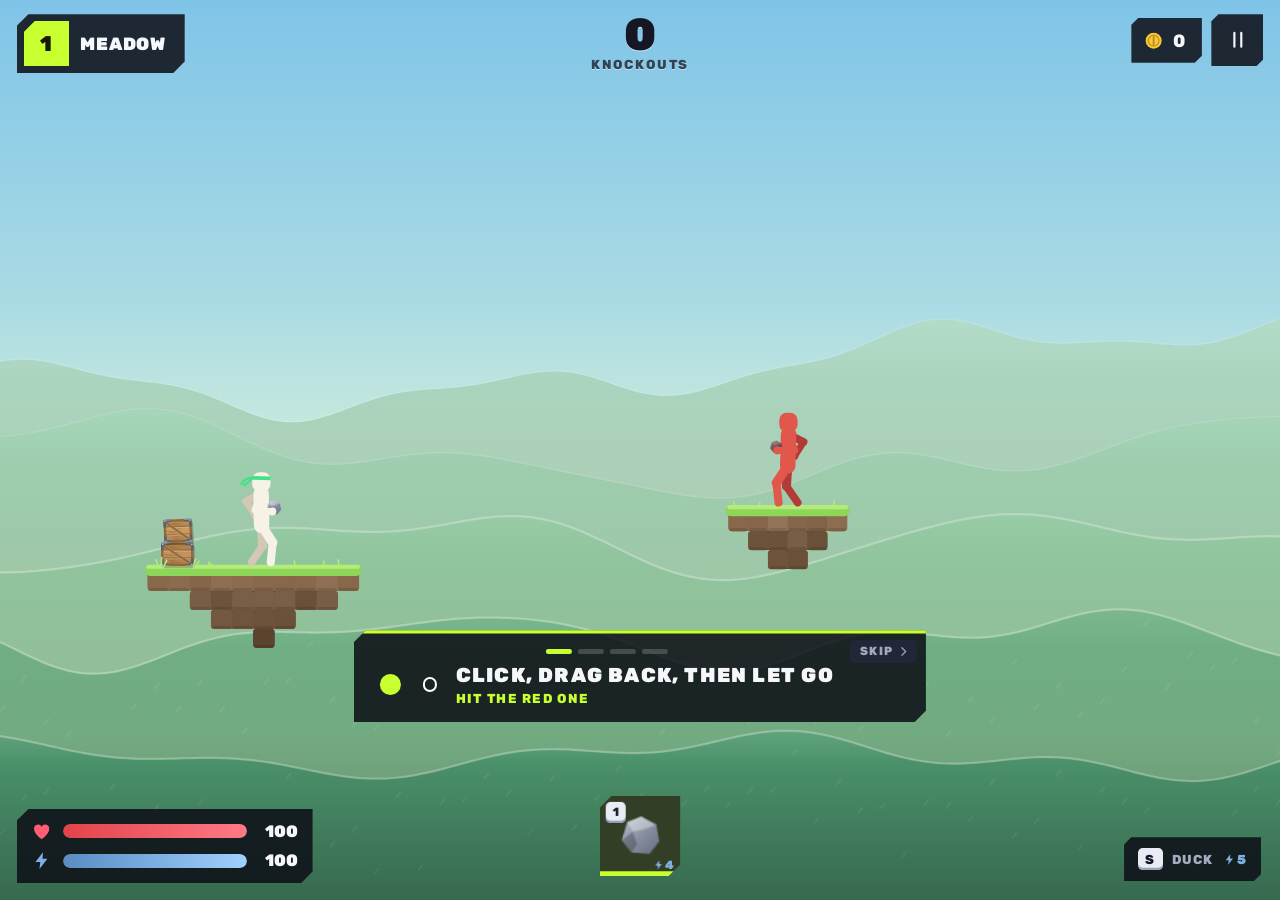
==== commit e9c9b0af: "In-game privacy policy shown on CrazyGames too, with a CrazyGames version of the text Co-Authored-By" ====
--- a/index.html
+++ b/index.html
@@ -6,7 +6,7 @@
   <meta name="theme-color" content="#0c0e15">
   <meta name="description" content="Rag Toss - a ragdoll throwing duel. Pull back, let go and fling rubber chickens, anvils, beehives and dozens of other things at an endless parade of ragdolls on floating islands.">
   <title>Rag Toss</title>
-  <link rel="stylesheet" href="css/style.css?v=56">
+  <link rel="stylesheet" href="css/style.css?v=57">
   <script src="https://sdk.crazygames.com/crazygames-sdk-v3.js"></script>
 </head>
 <body>
@@ -157,7 +157,7 @@
   <script src="js/fx.js?v=6"></script>
   <script src="js/game.js?v=66"></script>
   <script src="js/icons.js?v=44"></script>
-  <script src="js/ui.js?v=68"></script>
-  <script src="js/main.js?v=62"></script>
+  <script src="js/ui.js?v=69"></script>
+  <script src="js/main.js?v=63"></script>
 </body>
 </html>
--- a/css/style.css
+++ b/css/style.css
@@ -767,4 +767,3 @@
   body.touch.boss-on .bossbar { top: calc(100px + var(--safe-t)); }
 }
 @media (max-height: 520px) { body.boss-on .bossbar { top: calc(56px + var(--safe-t)); width: min(400px, 40vw); } body.boss-on .hud-mid span { display: none; } }
-body.on-cg .home-legal, body.on-cg [data-legal] { display: none !important; }
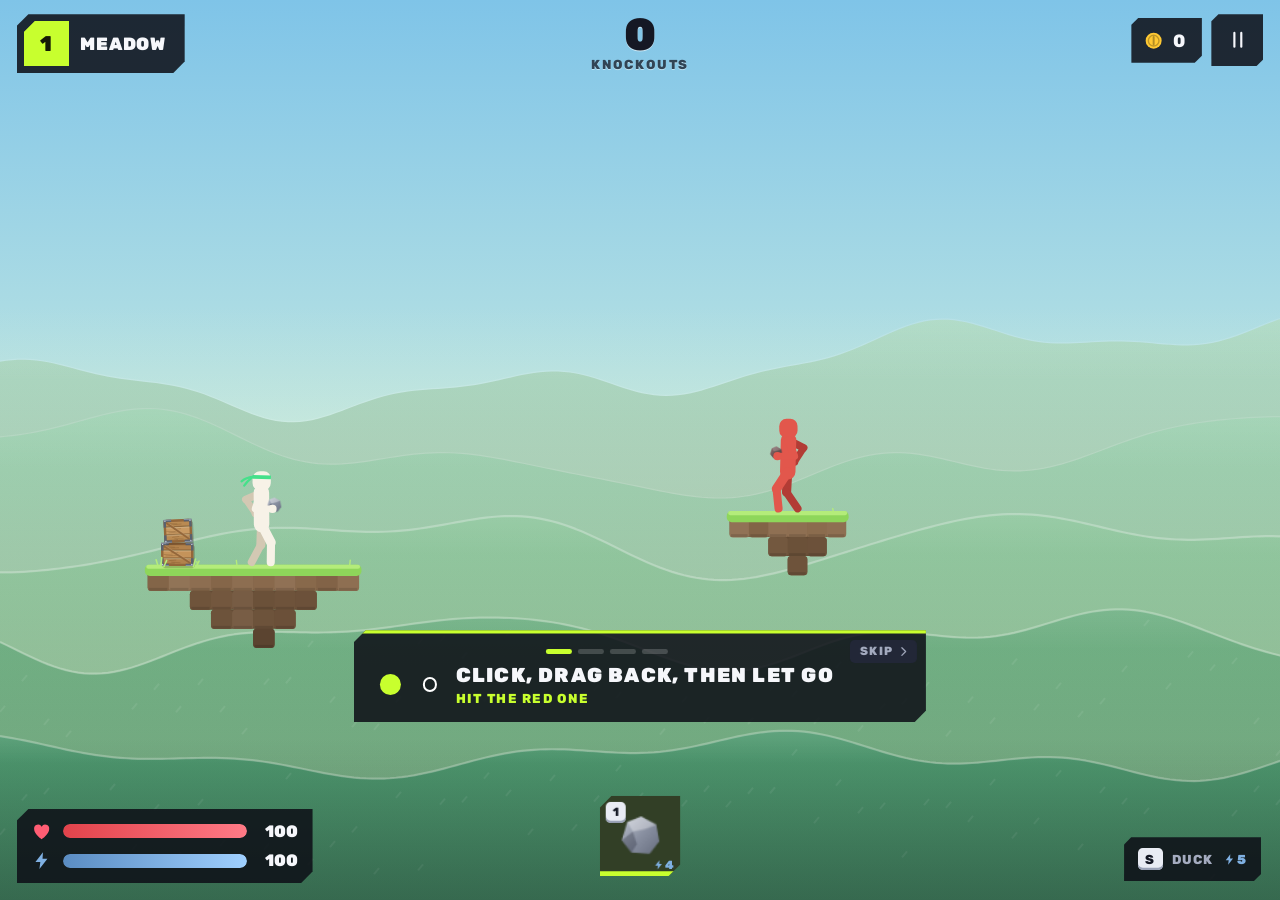
==== commit 8e18dd1d: "No last-updated date in the privacy policy Co-Authored-By: Claude Opus 5.5 <noreply@anthropic.com> C" ====
--- a/index.html
+++ b/index.html
@@ -157,7 +157,7 @@
   <script src="js/fx.js?v=6"></script>
   <script src="js/game.js?v=66"></script>
   <script src="js/icons.js?v=44"></script>
-  <script src="js/ui.js?v=69"></script>
+  <script src="js/ui.js?v=70"></script>
   <script src="js/main.js?v=63"></script>
 </body>
 </html>
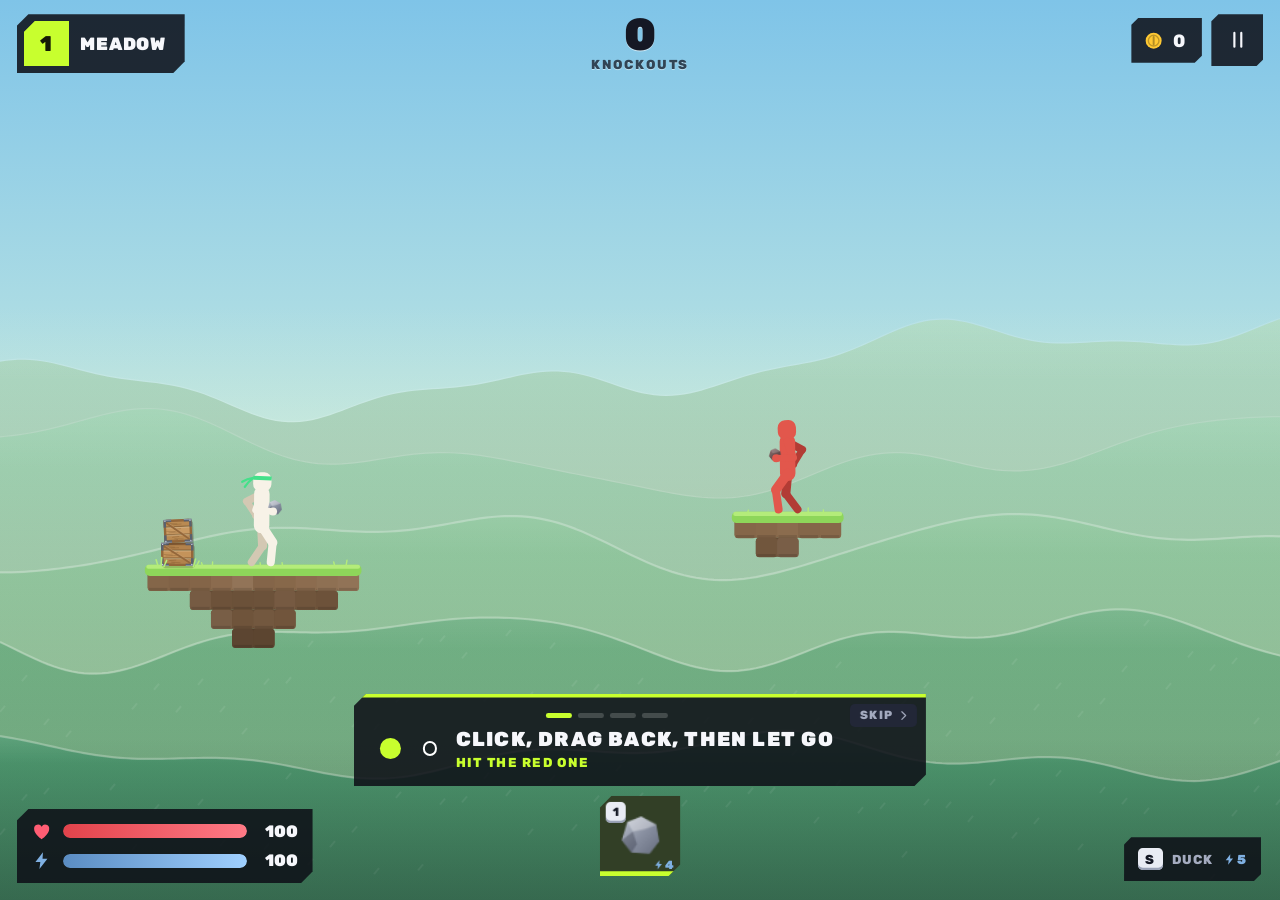
==== commit 87bff20a: "Tutorial tips sit just above the hotbar (right of the player on phones); stage pop-up higher, over t" ====
--- a/index.html
+++ b/index.html
@@ -6,7 +6,7 @@
   <meta name="theme-color" content="#0c0e15">
   <meta name="description" content="Rag Toss - a ragdoll throwing duel. Pull back, let go and fling rubber chickens, anvils, beehives and dozens of other things at an endless parade of ragdolls on floating islands.">
   <title>Rag Toss</title>
-  <link rel="stylesheet" href="css/style.css?v=57">
+  <link rel="stylesheet" href="css/style.css?v=58">
   <script src="https://sdk.crazygames.com/crazygames-sdk-v3.js"></script>
 </head>
 <body>
--- a/css/style.css
+++ b/css/style.css
@@ -307,7 +307,7 @@
 .boss-top b { font-weight: 900; font-size: 15px; letter-spacing: 0.06em; }
 .boss-track { height: 10px; border-radius: 5px; background: rgba(255, 255, 255, 0.12); overflow: hidden; }
 .boss-fill { height: 100%; background: linear-gradient(90deg, #e2434b, #ff8a5c); transform-origin: left; transition: transform 0.15s; }
-.banner { position: absolute; top: 27%; left: 50%; transform: translateX(-50%); display: flex; flex-direction: column; align-items: center; gap: 2px; padding: 12px 36px 14px; clip-path: var(--cut-l); background: var(--panel); animation: bannerIn 2.2s ease forwards; white-space: nowrap; }
+.banner { position: absolute; top: calc(146px + var(--safe-t));   /* under the knockout counter and streak, over the empty gap between you and the foes' islands (which never come left of ~36%) */ left: 36%; transform: translateX(-50%); display: flex; flex-direction: column; align-items: center; gap: 2px; padding: 12px 36px 14px; clip-path: var(--cut-l); background: var(--panel); animation: bannerIn 2.2s ease forwards; white-space: nowrap; }
 .banner b { font-weight: 900; font-size: 34px; letter-spacing: 0.06em; }
 .banner span { font-weight: 800; font-size: 12px; letter-spacing: 0.16em; color: var(--acc); }
 .banner.boss b { color: #ff8a94; }
@@ -360,7 +360,7 @@
 body.touch .vitals { min-width: 190px; }
 body.touch .slots { bottom: calc(10px + var(--safe-b)); }
 
-.coach { position: absolute; left: 50%; top: auto; bottom: calc(150px + var(--safe-b)); transform: translateX(-50%); display: flex; flex-direction: column; align-items: center; gap: 8px; padding: 12px 22px 14px; clip-path: var(--cut-m); background: var(--panel); box-shadow: inset 0 3px 0 var(--acc); animation: pop 0.25s ease; white-space: nowrap; }
+.coach { position: absolute; left: 50%; top: auto; bottom: calc(96px + var(--safe-b));   /* just above the hotbar, below the islands */ transform: translateX(-50%); display: flex; flex-direction: column; align-items: center; gap: 8px; padding: 12px 22px 14px; clip-path: var(--cut-m); background: var(--panel); box-shadow: inset 0 3px 0 var(--acc); animation: pop 0.25s ease; white-space: nowrap; }
 .coach-row { display: flex; align-items: center; gap: 14px; }
 .coach-txt { display: flex; flex-direction: column; gap: 3px; }
 .coach p { font-weight: 900; font-size: 17px; letter-spacing: 0.06em; }
@@ -376,6 +376,8 @@
 .tut-skip:hover { color: var(--text); background: var(--ink-4); }
 .tut-skip .ic { width: 11px; height: 11px; }
 .coach:has(.tut-skip:not(.hidden)) { padding-top: 16px; padding-right: 78px; padding-left: 22px; }
+/* landscape phones are too short to fit it between the islands and the hotbar, so it moves right, clear of the player's island */
+@media (max-height: 520px) and (min-width: 521px) { .coach { left: 61%; bottom: calc(88px + var(--safe-b)); } }
 .pull { position: relative; width: 50px; height: 26px; }
 .pull i { position: absolute; right: 2px; top: 7px; width: 12px; height: 12px; border-radius: 50%; border: 2px solid #fff; }
 .pull u { position: absolute; top: 4px; width: 18px; height: 18px; border-radius: 50%; background: var(--acc); animation: pullDemo 1.5s ease-in-out infinite; }
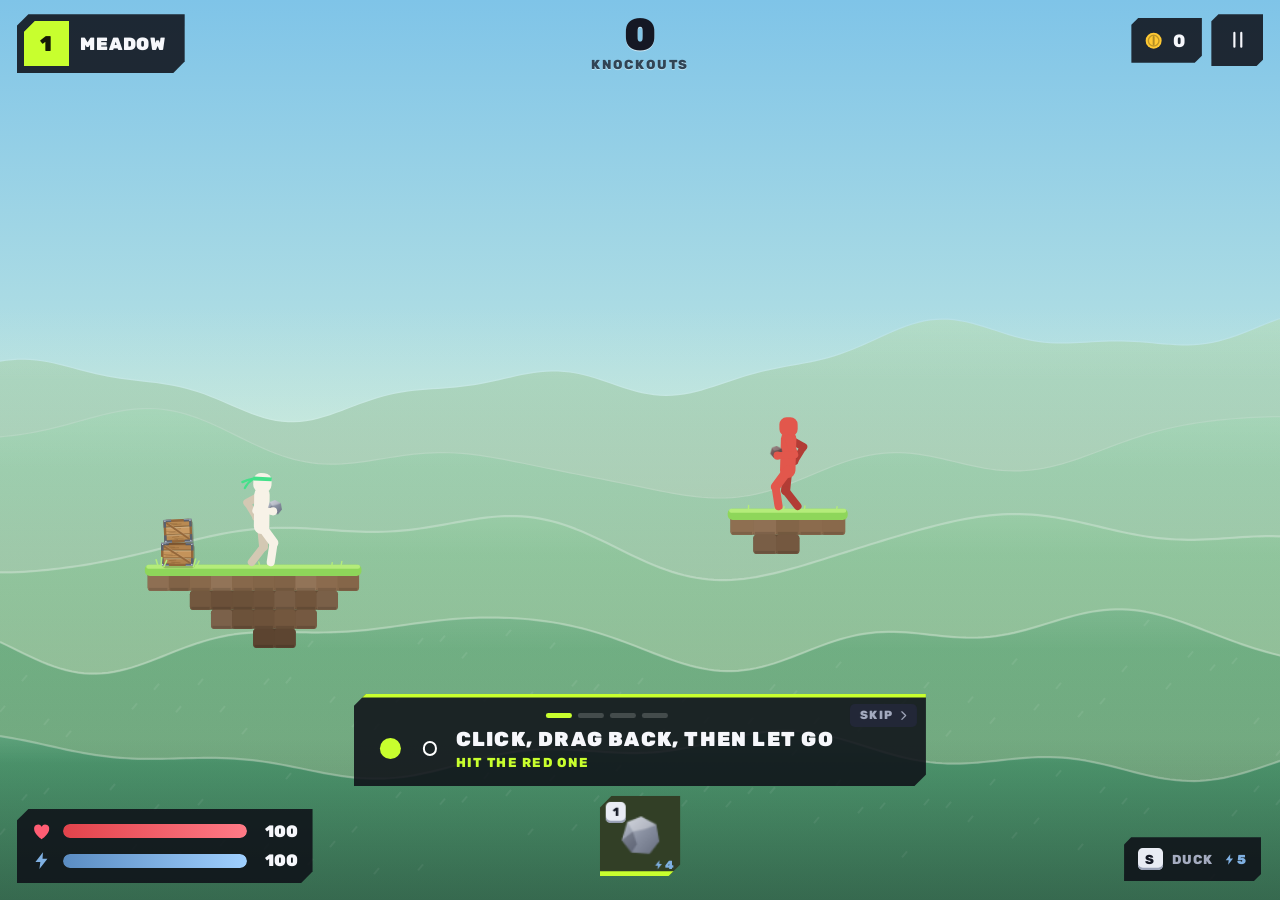
==== commit 70627a6d: "Stage pop-up centred again Co-Authored-By: Claude Opus 5.5 <noreply@anthropic.com> Claude-Session: h" ====
--- a/index.html
+++ b/index.html
@@ -6,7 +6,7 @@
   <meta name="theme-color" content="#0c0e15">
   <meta name="description" content="Rag Toss - a ragdoll throwing duel. Pull back, let go and fling rubber chickens, anvils, beehives and dozens of other things at an endless parade of ragdolls on floating islands.">
   <title>Rag Toss</title>
-  <link rel="stylesheet" href="css/style.css?v=58">
+  <link rel="stylesheet" href="css/style.css?v=59">
   <script src="https://sdk.crazygames.com/crazygames-sdk-v3.js"></script>
 </head>
 <body>
--- a/css/style.css
+++ b/css/style.css
@@ -307,7 +307,7 @@
 .boss-top b { font-weight: 900; font-size: 15px; letter-spacing: 0.06em; }
 .boss-track { height: 10px; border-radius: 5px; background: rgba(255, 255, 255, 0.12); overflow: hidden; }
 .boss-fill { height: 100%; background: linear-gradient(90deg, #e2434b, #ff8a5c); transform-origin: left; transition: transform 0.15s; }
-.banner { position: absolute; top: calc(146px + var(--safe-t));   /* under the knockout counter and streak, over the empty gap between you and the foes' islands (which never come left of ~36%) */ left: 36%; transform: translateX(-50%); display: flex; flex-direction: column; align-items: center; gap: 2px; padding: 12px 36px 14px; clip-path: var(--cut-l); background: var(--panel); animation: bannerIn 2.2s ease forwards; white-space: nowrap; }
+.banner { position: absolute; top: calc(146px + var(--safe-t));   /* centred, under the knockout counter and streak */ left: 50%; transform: translateX(-50%); display: flex; flex-direction: column; align-items: center; gap: 2px; padding: 12px 36px 14px; clip-path: var(--cut-l); background: var(--panel); animation: bannerIn 2.2s ease forwards; white-space: nowrap; }
 .banner b { font-weight: 900; font-size: 34px; letter-spacing: 0.06em; }
 .banner span { font-weight: 800; font-size: 12px; letter-spacing: 0.16em; color: var(--acc); }
 .banner.boss b { color: #ff8a94; }
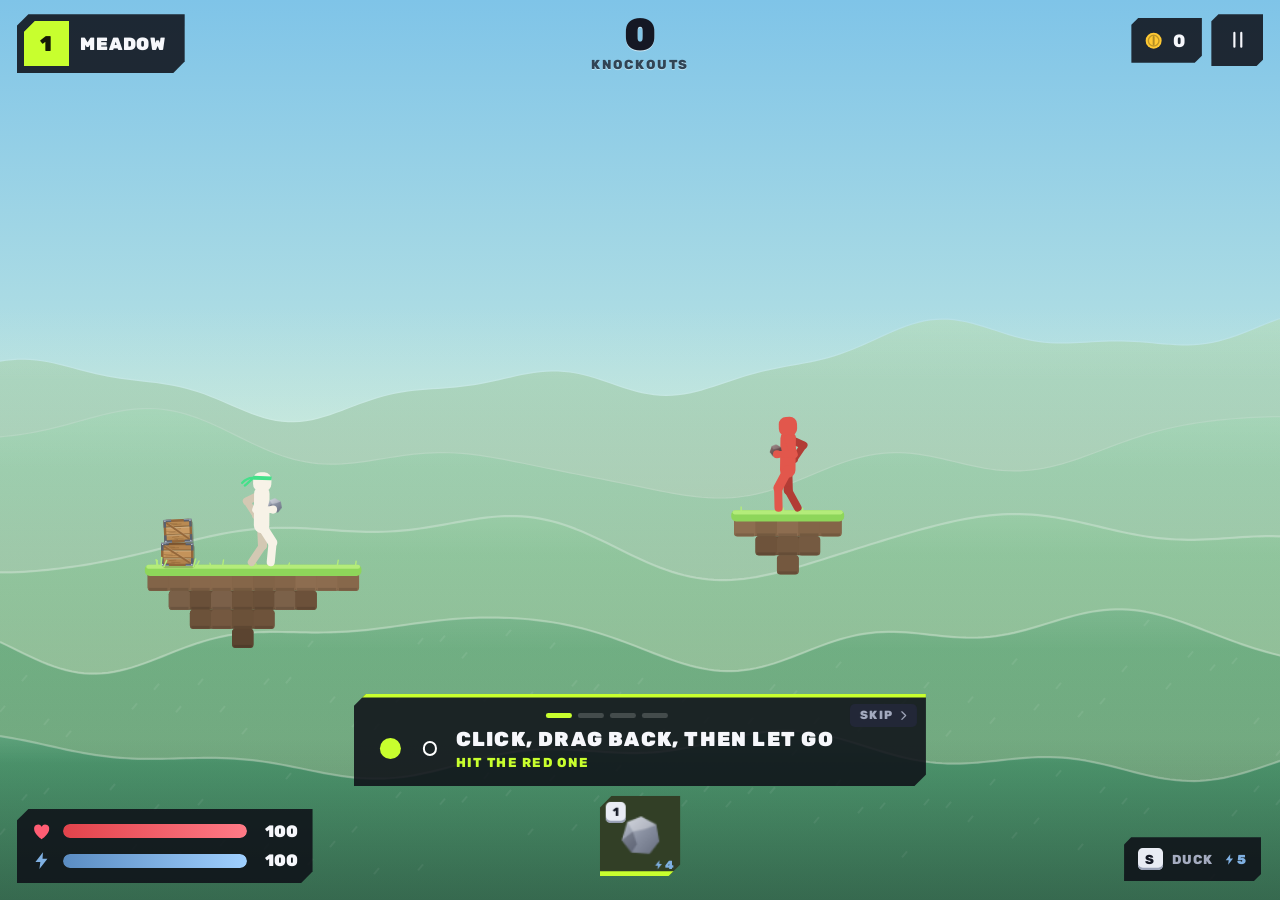
==== commit 1bd8f2f5: "Tutorial tips centred on phones too, as a slimmer card between the player's feet and the hotbar Co-A" ====
--- a/index.html
+++ b/index.html
@@ -6,7 +6,7 @@
   <meta name="theme-color" content="#0c0e15">
   <meta name="description" content="Rag Toss - a ragdoll throwing duel. Pull back, let go and fling rubber chickens, anvils, beehives and dozens of other things at an endless parade of ragdolls on floating islands.">
   <title>Rag Toss</title>
-  <link rel="stylesheet" href="css/style.css?v=59">
+  <link rel="stylesheet" href="css/style.css?v=60">
   <script src="https://sdk.crazygames.com/crazygames-sdk-v3.js"></script>
 </head>
 <body>
--- a/css/style.css
+++ b/css/style.css
@@ -376,8 +376,12 @@
 .tut-skip:hover { color: var(--text); background: var(--ink-4); }
 .tut-skip .ic { width: 11px; height: 11px; }
 .coach:has(.tut-skip:not(.hidden)) { padding-top: 16px; padding-right: 78px; padding-left: 22px; }
-/* landscape phones are too short to fit it between the islands and the hotbar, so it moves right, clear of the player's island */
-@media (max-height: 520px) and (min-width: 521px) { .coach { left: 61%; bottom: calc(88px + var(--safe-b)); } }
+/* landscape phones are short: a slimmer card, centred, fits between the player's feet and the hotbar */
+@media (max-height: 520px) and (min-width: 521px) {
+  .coach { bottom: calc(84px + var(--safe-b)); padding: 7px 16px 9px; gap: 5px; }
+  .coach p { font-size: 14px; } .coach small { font-size: 10px; } .coach-row { gap: 10px; }
+  .coach:has(.tut-skip:not(.hidden)) { padding-top: 11px; padding-right: 70px; padding-left: 16px; }
+}
 .pull { position: relative; width: 50px; height: 26px; }
 .pull i { position: absolute; right: 2px; top: 7px; width: 12px; height: 12px; border-radius: 50%; border: 2px solid #fff; }
 .pull u { position: absolute; top: 4px; width: 18px; height: 18px; border-radius: 50%; background: var(--acc); animation: pullDemo 1.5s ease-in-out infinite; }
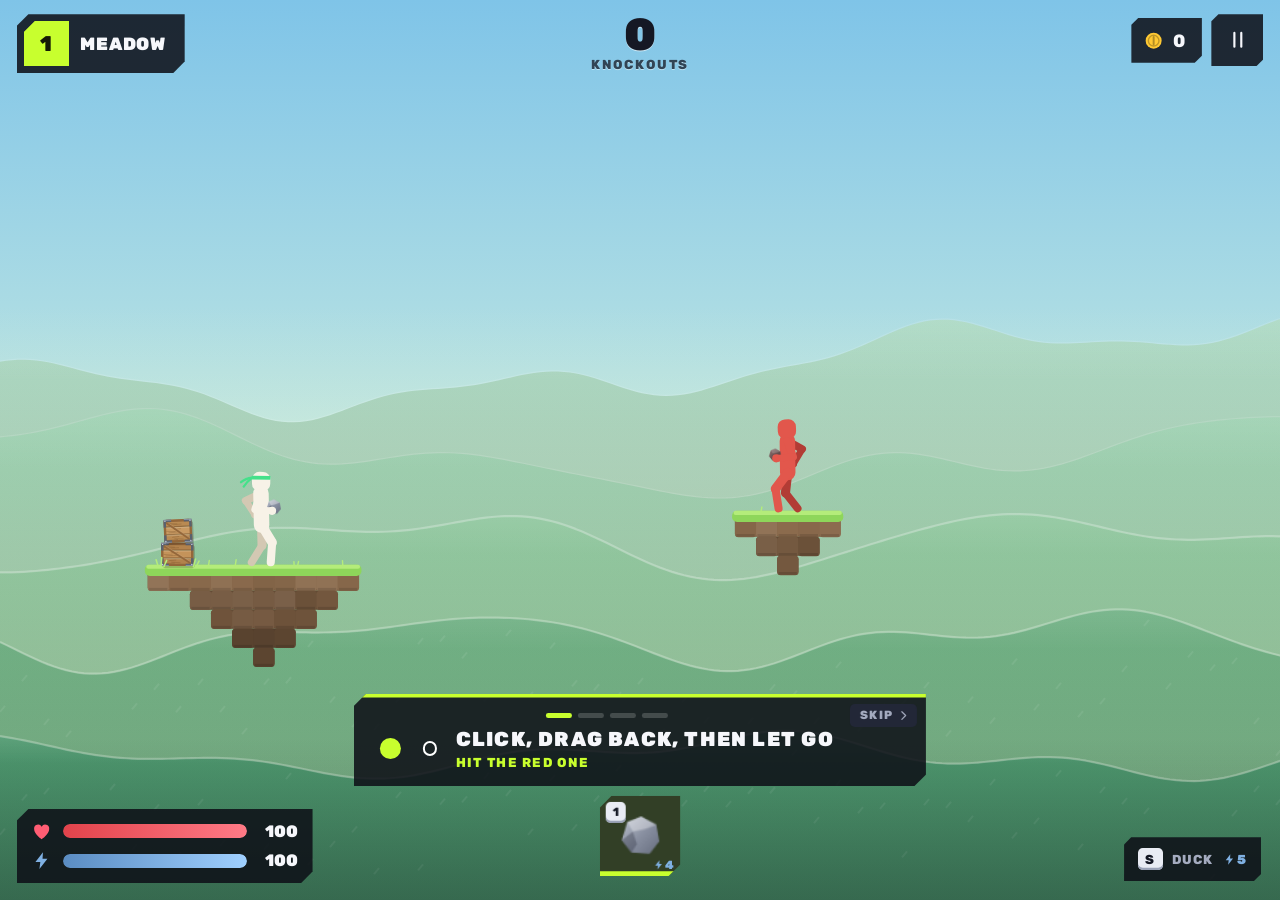
==== commit 27a28ba4: "Five knockout-unlock throwables (Nesting Doll, Party Balloon, Shooting Star, Twister in a Bottle, Ho" ====
--- a/index.html
+++ b/index.html
@@ -149,15 +149,15 @@
   <script src="js/util.js?v=3"></script>
   <script src="js/platform.js?v=3"></script>
   <script src="js/audio.js?v=9"></script>
-  <script src="js/data.js?v=17"></script>
-  <script src="js/progress.js?v=6"></script>
-  <script src="js/items.js?v=12"></script>
+  <script src="js/data.js?v=18"></script>
+  <script src="js/progress.js?v=7"></script>
+  <script src="js/items.js?v=13"></script>
   <script src="js/world.js?v=3"></script>
   <script src="js/ragdoll.js?v=13"></script>
   <script src="js/fx.js?v=6"></script>
-  <script src="js/game.js?v=66"></script>
+  <script src="js/game.js?v=67"></script>
   <script src="js/icons.js?v=44"></script>
-  <script src="js/ui.js?v=70"></script>
+  <script src="js/ui.js?v=71"></script>
   <script src="js/main.js?v=63"></script>
 </body>
 </html>
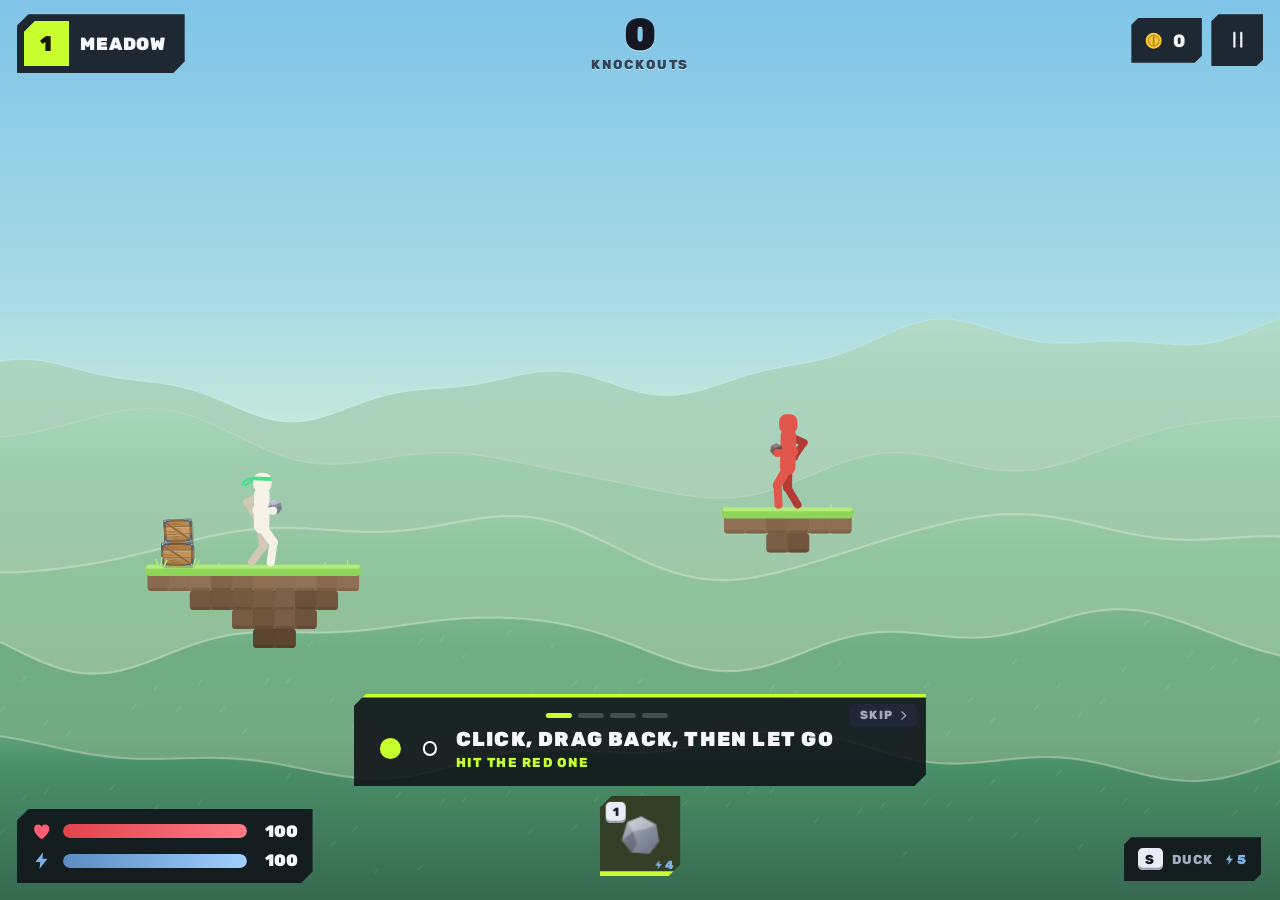
==== commit 53caa16d: "Five more knockout unlocks for long runs: Thundercloud (150), Snow Globe (200), Dragon Egg (300), Me" ====
--- a/index.html
+++ b/index.html
@@ -149,13 +149,13 @@
   <script src="js/util.js?v=3"></script>
   <script src="js/platform.js?v=3"></script>
   <script src="js/audio.js?v=9"></script>
-  <script src="js/data.js?v=18"></script>
+  <script src="js/data.js?v=19"></script>
   <script src="js/progress.js?v=7"></script>
-  <script src="js/items.js?v=13"></script>
+  <script src="js/items.js?v=14"></script>
   <script src="js/world.js?v=3"></script>
   <script src="js/ragdoll.js?v=13"></script>
   <script src="js/fx.js?v=6"></script>
-  <script src="js/game.js?v=67"></script>
+  <script src="js/game.js?v=68"></script>
   <script src="js/icons.js?v=44"></script>
   <script src="js/ui.js?v=71"></script>
   <script src="js/main.js?v=63"></script>
